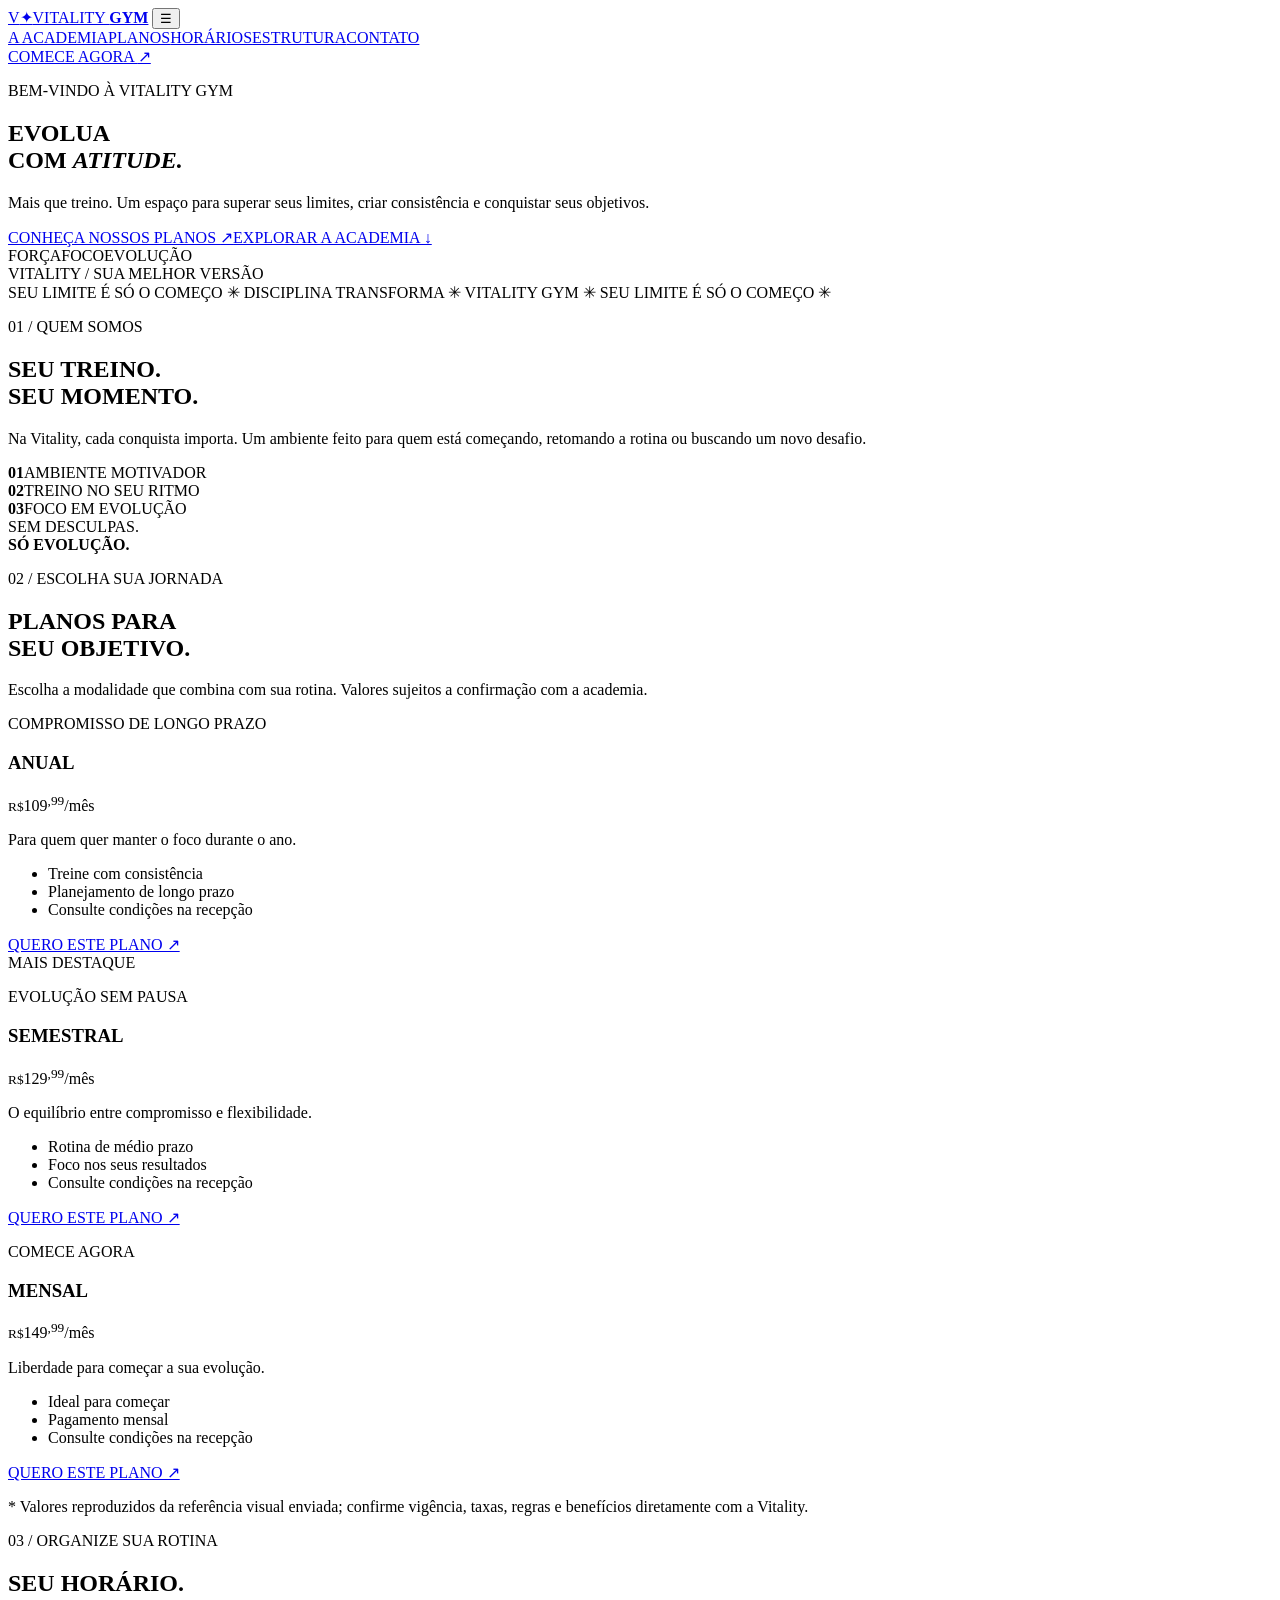
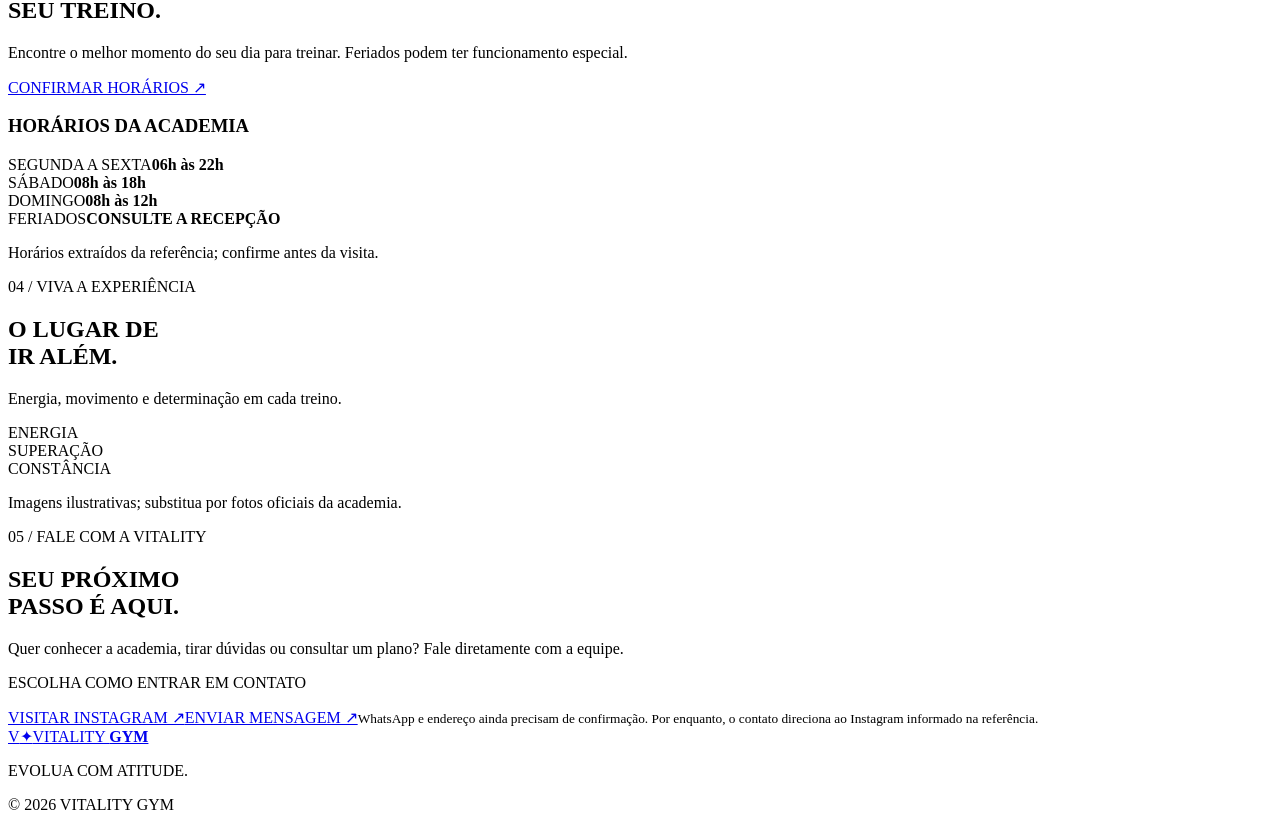
==== index.html @ a7affa98 "Build responsive Vitality Gym landing page with plans hours gallery and contact" ====
<!doctype html>
<html lang="pt-BR">
<head>
<meta charset="utf-8"><meta name="viewport" content="width=device-width,initial-scale=1">
<meta name="theme-color" content="#0b0b0b"><meta name="description" content="Vitality Gym: sua evolução começa aqui. Conheça nossa estrutura, horários e planos.">
<title>Vitality Gym — Evolua com a gente</title>
<link rel="preconnect" href="https://fonts.googleapis.com"><link rel="preconnect" href="https://fonts.gstatic.com" crossorigin>
<link href="https://fonts.googleapis.com/css2?family=Barlow+Condensed:wght@500;600;700;800;900&family=Inter:wght@400;500;600;700&display=swap" rel="stylesheet">
<link rel="stylesheet" href="./styles.css">
</head>
<body>
<header class="header" id="inicio"><a class="brand" href="#inicio" aria-label="Vitality Gym, início"><span class="brand-mark">V<span>✦</span></span><span class="brand-name">VITALITY <b>GYM</b></span></a>
<button class="menu-toggle" type="button" aria-label="Abrir menu" aria-expanded="false">☰</button>
<nav class="nav" aria-label="Menu principal"><a href="#sobre">A ACADEMIA</a><a href="#planos">PLANOS</a><a href="#horarios">HORÁRIOS</a><a href="#estrutura">ESTRUTURA</a><a href="#contato">CONTATO</a></nav>
<a class="header-cta" href="#planos">COMECE AGORA <span>↗</span></a></header>
<main>
<section class="hero"><div class="hero-art" aria-hidden="true"></div><div class="hero-grid"></div><div class="container hero-content">
<p class="eyebrow"><span class="pulse"></span> BEM-VINDO À VITALITY GYM</p>
<h1>EVOLUA<br>COM <em>ATITUDE.</em></h1>
<p class="hero-copy">Mais que treino. Um espaço para superar seus limites, criar consistência e conquistar seus objetivos.</p>
<div class="hero-actions"><a class="btn btn-orange" href="#planos">CONHEÇA NOSSOS PLANOS <span>↗</span></a><a class="btn btn-outline" href="#estrutura">EXPLORAR A ACADEMIA ↓</a></div>
<div class="hero-footer"><span>FORÇA</span><i></i><span>FOCO</span><i></i><span>EVOLUÇÃO</span></div>
</div><div class="hero-vertical">VITALITY / SUA MELHOR VERSÃO</div></section>
<div class="ticker" aria-label="Motivação"><div>SEU LIMITE É SÓ O COMEÇO <span>✳</span> DISCIPLINA TRANSFORMA <span>✳</span> VITALITY GYM <span>✳</span> SEU LIMITE É SÓ O COMEÇO <span>✳</span></div></div>
<section class="section about" id="sobre"><div class="container two-col"><div><p class="kicker">01 / QUEM SOMOS</p><h2>SEU TREINO.<br><span>SEU MOMENTO.</span></h2><p class="body-copy">Na Vitality, cada conquista importa. Um ambiente feito para quem está começando, retomando a rotina ou buscando um novo desafio.</p><div class="features"><div><b>01</b><span>AMBIENTE MOTIVADOR</span></div><div><b>02</b><span>TREINO NO SEU RITMO</span></div><div><b>03</b><span>FOCO EM EVOLUÇÃO</span></div></div></div><div class="about-visual"><div class="about-photo"></div><span class="floating-label">SEM DESCULPAS.<br><b>SÓ EVOLUÇÃO.</b></span></div></div></section>
<section class="section plans" id="planos"><div class="container"><p class="kicker">02 / ESCOLHA SUA JORNADA</p><div class="section-heading"><h2>PLANOS PARA<br><span>SEU OBJETIVO.</span></h2><p>Escolha a modalidade que combina com sua rotina. Valores sujeitos a confirmação com a academia.</p></div>
<div class="plan-grid"><article class="plan"><p class="plan-tag">COMPROMISSO DE LONGO PRAZO</p><h3>ANUAL</h3><p class="price"><small>R$</small>109<sup>,99</sup><span>/mês</span></p><p>Para quem quer manter o foco durante o ano.</p><ul><li>Treine com consistência</li><li>Planejamento de longo prazo</li><li>Consulte condições na recepção</li></ul><a class="btn btn-dark plan-link" href="#contato" data-plan="Anual">QUERO ESTE PLANO ↗</a></article>
<article class="plan featured"><div class="popular">MAIS DESTAQUE</div><p class="plan-tag">EVOLUÇÃO SEM PAUSA</p><h3>SEMESTRAL</h3><p class="price"><small>R$</small>129<sup>,99</sup><span>/mês</span></p><p>O equilíbrio entre compromisso e flexibilidade.</p><ul><li>Rotina de médio prazo</li><li>Foco nos seus resultados</li><li>Consulte condições na recepção</li></ul><a class="btn btn-black plan-link" href="#contato" data-plan="Semestral">QUERO ESTE PLANO ↗</a></article>
<article class="plan"><p class="plan-tag">COMECE AGORA</p><h3>MENSAL</h3><p class="price"><small>R$</small>149<sup>,99</sup><span>/mês</span></p><p>Liberdade para começar a sua evolução.</p><ul><li>Ideal para começar</li><li>Pagamento mensal</li><li>Consulte condições na recepção</li></ul><a class="btn btn-dark plan-link" href="#contato" data-plan="Mensal">QUERO ESTE PLANO ↗</a></article></div><p class="small-note">* Valores reproduzidos da referência visual enviada; confirme vigência, taxas, regras e benefícios diretamente com a Vitality.</p></div></section>
<section class="section schedule" id="horarios"><div class="container schedule-layout"><div><p class="kicker">03 / ORGANIZE SUA ROTINA</p><h2>SEU HORÁRIO.<br><span>SEU TREINO.</span></h2><p class="body-copy">Encontre o melhor momento do seu dia para treinar. Feriados podem ter funcionamento especial.</p><a class="btn btn-orange" href="#contato">CONFIRMAR HORÁRIOS ↗</a></div><div class="hours-card"><h3>HORÁRIOS DA ACADEMIA</h3><div><span>SEGUNDA A SEXTA</span><strong>06h às 22h</strong></div><div><span>SÁBADO</span><strong>08h às 18h</strong></div><div><span>DOMINGO</span><strong>08h às 12h</strong></div><div><span>FERIADOS</span><strong>CONSULTE A RECEPÇÃO</strong></div><p>Horários extraídos da referência; confirme antes da visita.</p></div></div></section>
<section class="section gallery" id="estrutura"><div class="container"><p class="kicker">04 / VIVA A EXPERIÊNCIA</p><div class="section-heading"><h2>O LUGAR DE<br><span>IR ALÉM.</span></h2><p>Energia, movimento e determinação em cada treino.</p></div><div class="gallery-grid"><div class="gallery-photo g1"><span>ENERGIA</span></div><div class="gallery-photo g2"><span>SUPERAÇÃO</span></div><div class="gallery-photo g3"><span>CONSTÂNCIA</span></div></div><p class="small-note">Imagens ilustrativas; substitua por fotos oficiais da academia.</p></div></section>
<section class="contact" id="contato"><div class="container contact-layout"><div><p class="kicker">05 / FALE COM A VITALITY</p><h2>SEU PRÓXIMO<br><span>PASSO É AQUI.</span></h2><p>Quer conhecer a academia, tirar dúvidas ou consultar um plano? Fale diretamente com a equipe.</p></div><div class="contact-card"><p>ESCOLHA COMO ENTRAR EM CONTATO</p><a class="btn btn-orange" id="instagram-link" href="https://www.instagram.com/vitality_gyms/" target="_blank" rel="noopener noreferrer">VISITAR INSTAGRAM ↗</a><a class="btn btn-outline" href="https://www.instagram.com/vitality_gyms/" target="_blank" rel="noopener noreferrer">ENVIAR MENSAGEM ↗</a><small>WhatsApp e endereço ainda precisam de confirmação. Por enquanto, o contato direciona ao Instagram informado na referência.</small></div></div></section>
</main><footer class="footer"><div class="container footer-inner"><a class="brand" href="#inicio"><span class="brand-mark">V<span>✦</span></span><span class="brand-name">VITALITY <b>GYM</b></span></a><p>EVOLUA COM ATITUDE.</p><span>© <span id="year">2026</span> VITALITY GYM</span></div></footer>
<script src="./script.js" defer></script></body></html>
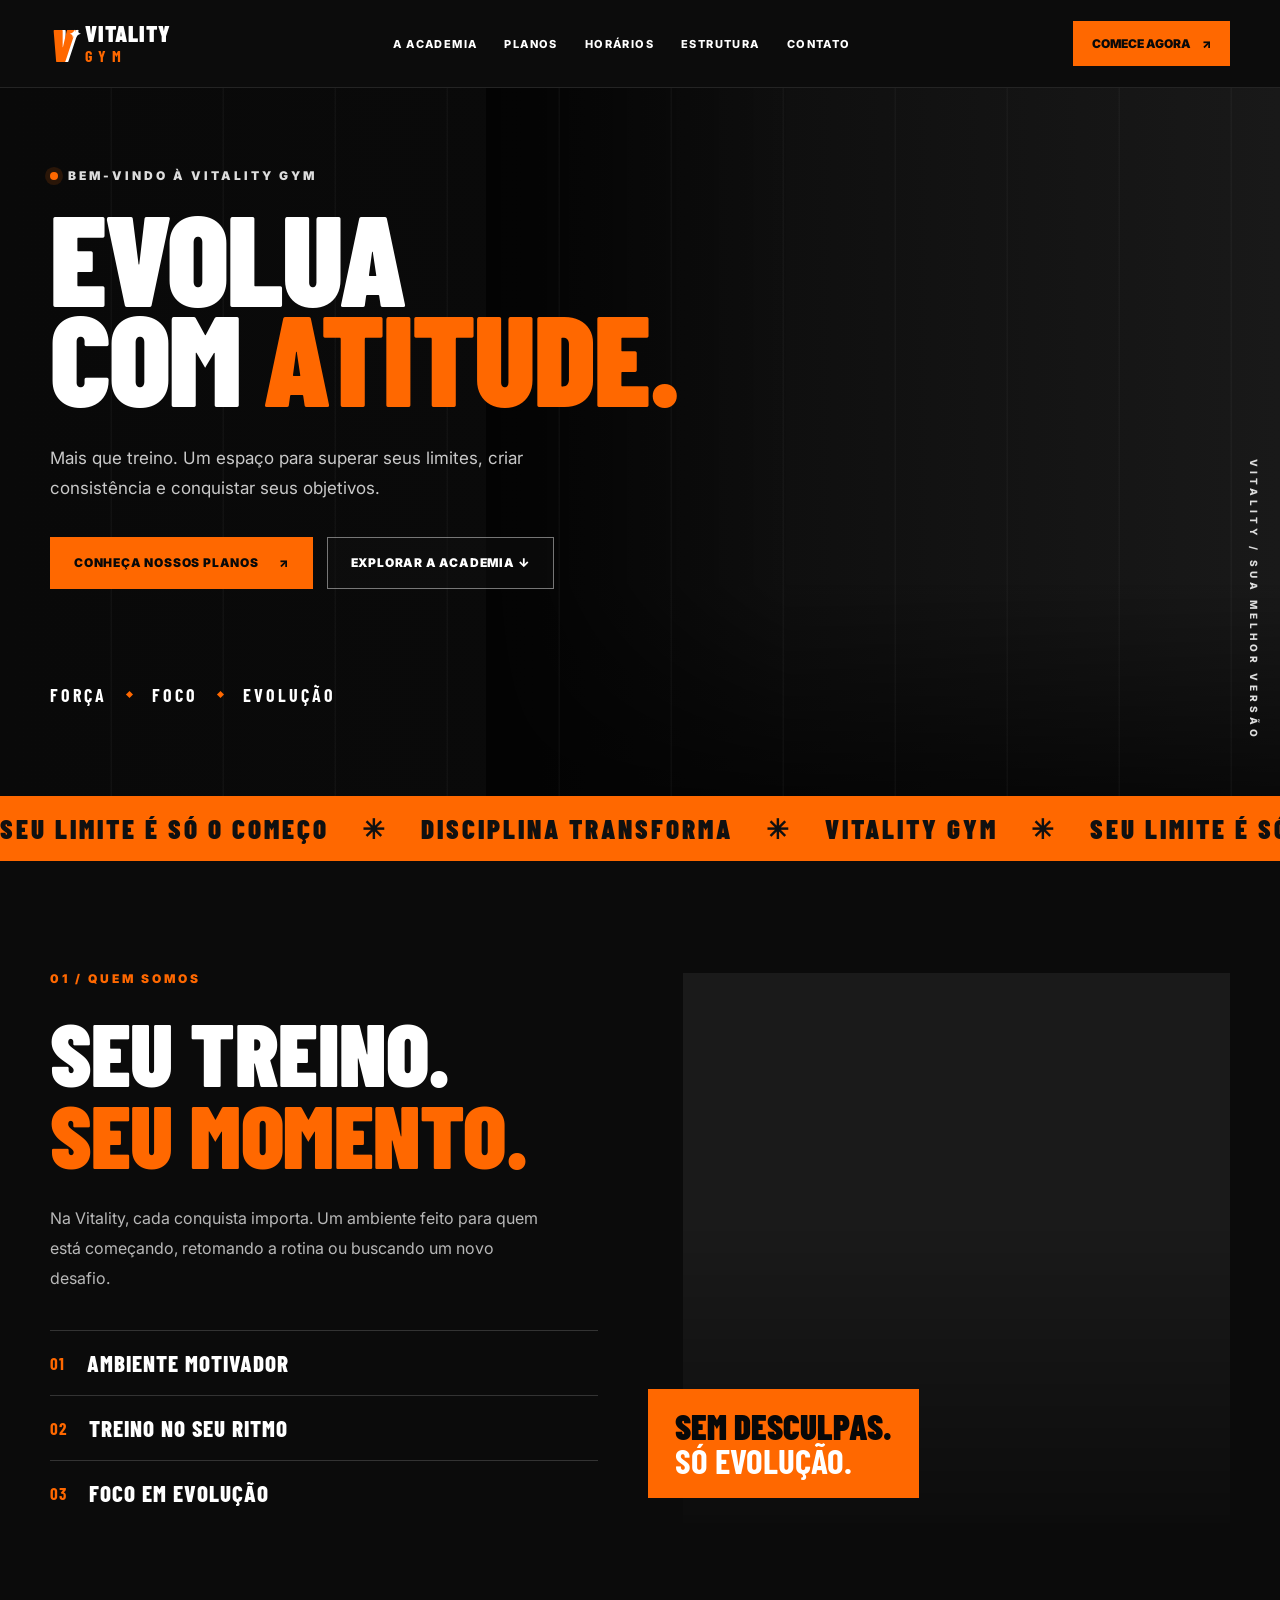
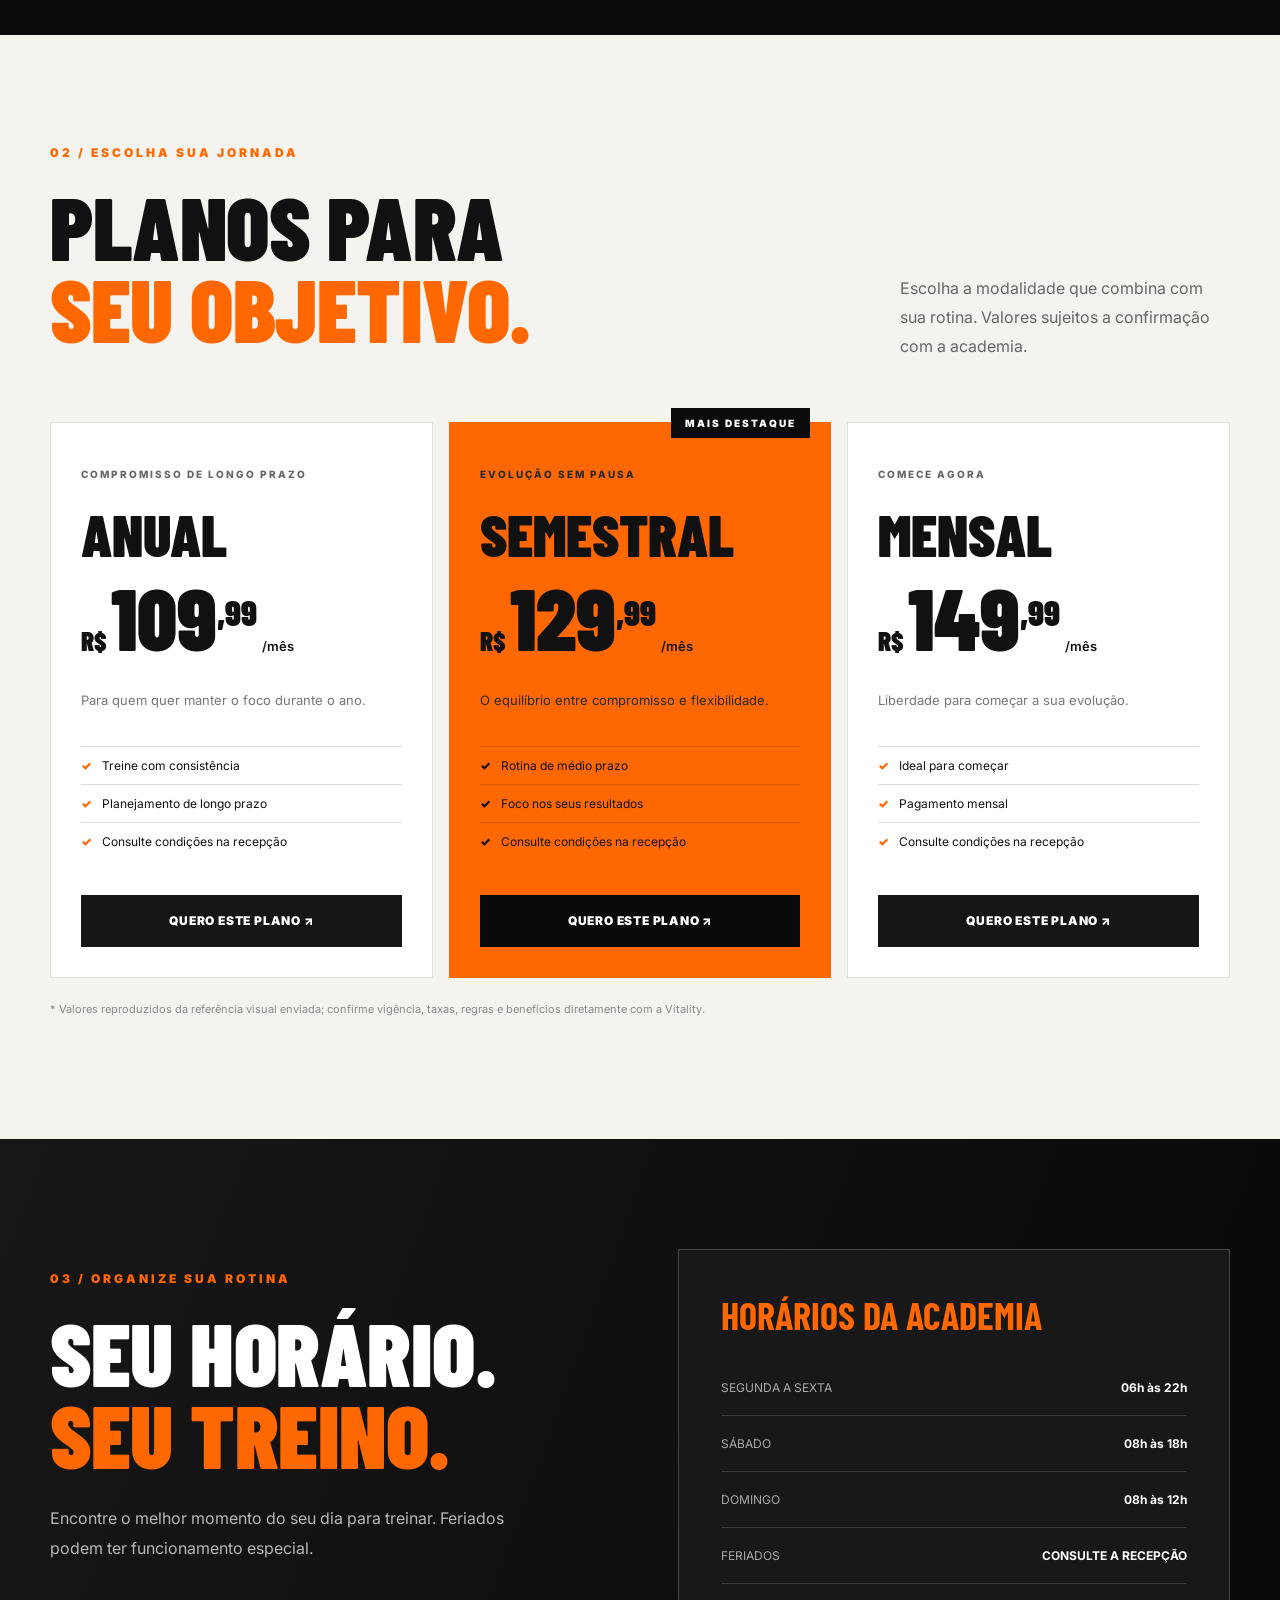
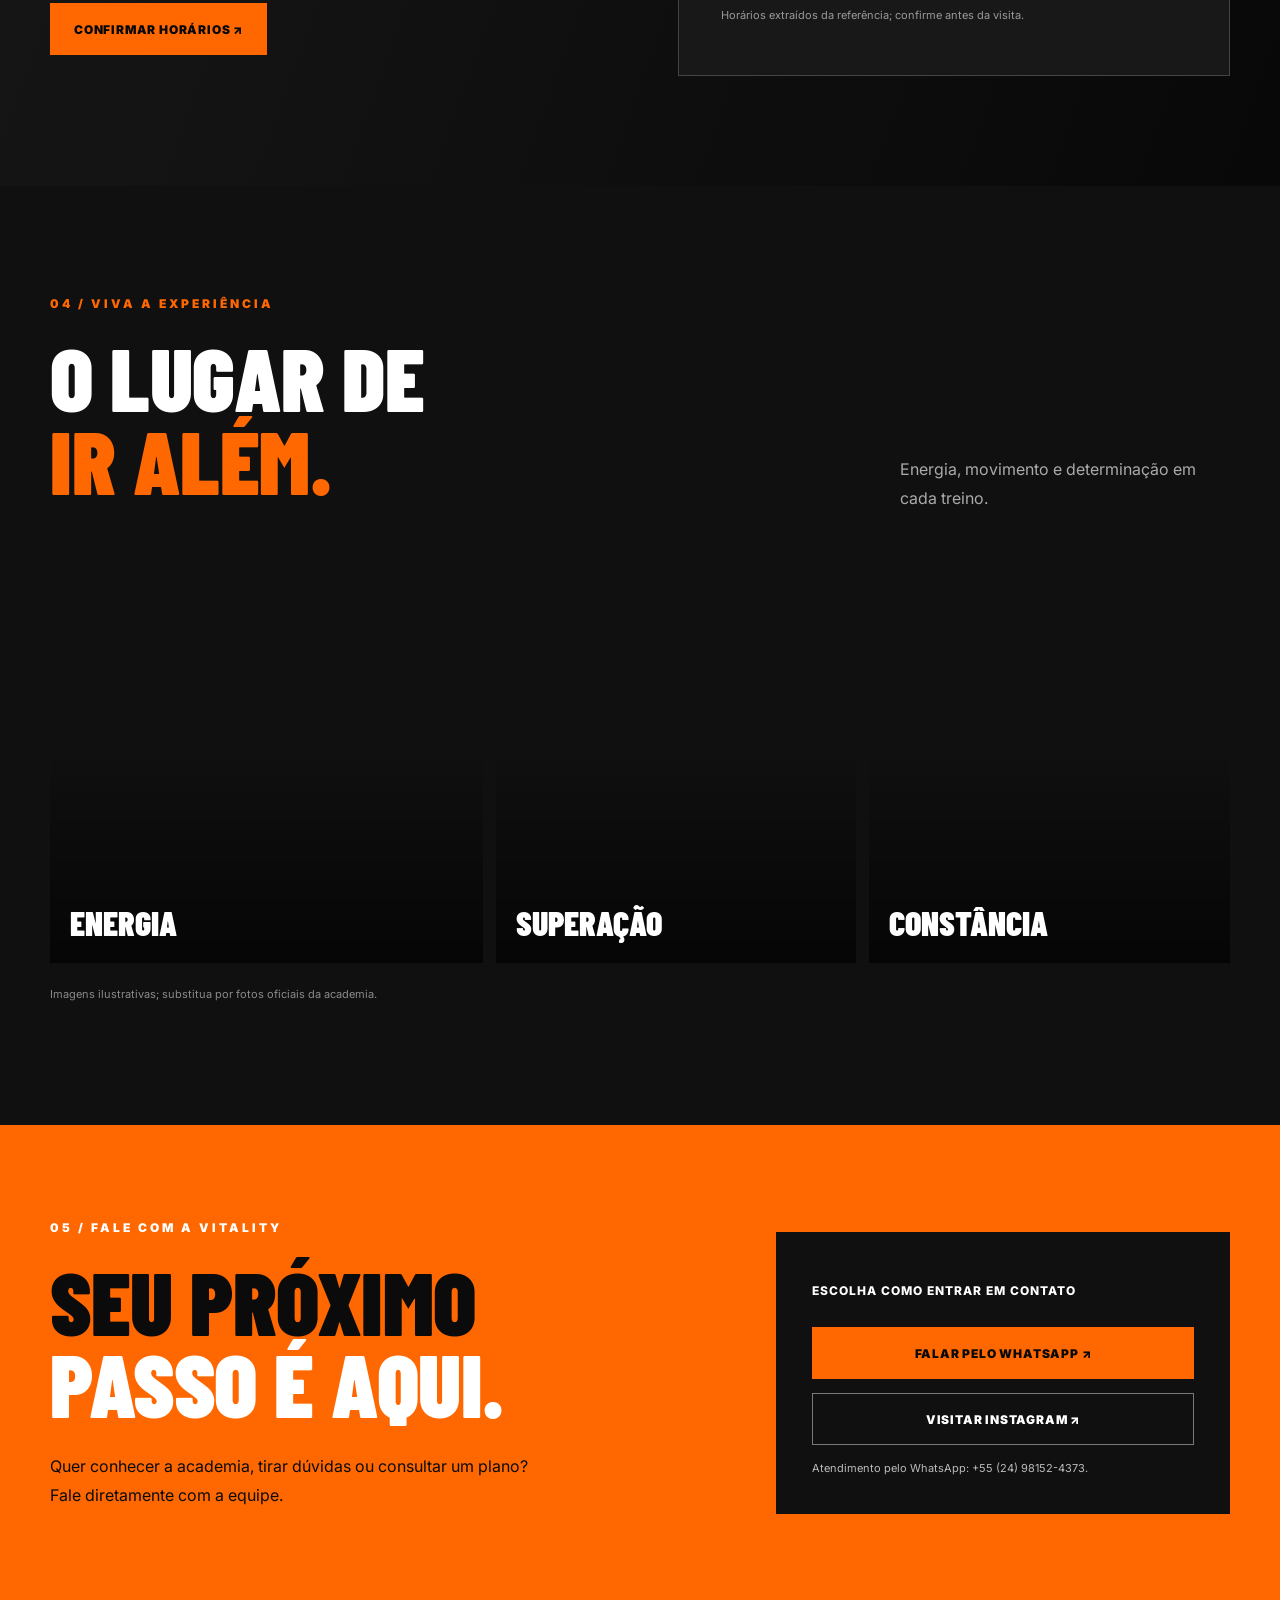
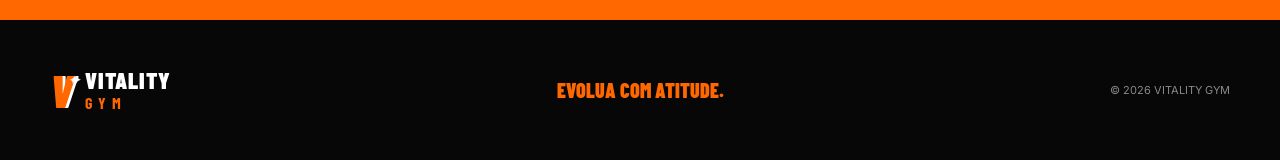
==== commit f7b4a551: "Link Vitality Gym contact and plan inquiries to WhatsApp" ====
--- a/index.html
+++ b/index.html
@@ -29,6 +29,6 @@
 <article class="plan"><p class="plan-tag">COMECE AGORA</p><h3>MENSAL</h3><p class="price"><small>R$</small>149<sup>,99</sup><span>/mês</span></p><p>Liberdade para começar a sua evolução.</p><ul><li>Ideal para começar</li><li>Pagamento mensal</li><li>Consulte condições na recepção</li></ul><a class="btn btn-dark plan-link" href="#contato" data-plan="Mensal">QUERO ESTE PLANO ↗</a></article></div><p class="small-note">* Valores reproduzidos da referência visual enviada; confirme vigência, taxas, regras e benefícios diretamente com a Vitality.</p></div></section>
 <section class="section schedule" id="horarios"><div class="container schedule-layout"><div><p class="kicker">03 / ORGANIZE SUA ROTINA</p><h2>SEU HORÁRIO.<br><span>SEU TREINO.</span></h2><p class="body-copy">Encontre o melhor momento do seu dia para treinar. Feriados podem ter funcionamento especial.</p><a class="btn btn-orange" href="#contato">CONFIRMAR HORÁRIOS ↗</a></div><div class="hours-card"><h3>HORÁRIOS DA ACADEMIA</h3><div><span>SEGUNDA A SEXTA</span><strong>06h às 22h</strong></div><div><span>SÁBADO</span><strong>08h às 18h</strong></div><div><span>DOMINGO</span><strong>08h às 12h</strong></div><div><span>FERIADOS</span><strong>CONSULTE A RECEPÇÃO</strong></div><p>Horários extraídos da referência; confirme antes da visita.</p></div></div></section>
 <section class="section gallery" id="estrutura"><div class="container"><p class="kicker">04 / VIVA A EXPERIÊNCIA</p><div class="section-heading"><h2>O LUGAR DE<br><span>IR ALÉM.</span></h2><p>Energia, movimento e determinação em cada treino.</p></div><div class="gallery-grid"><div class="gallery-photo g1"><span>ENERGIA</span></div><div class="gallery-photo g2"><span>SUPERAÇÃO</span></div><div class="gallery-photo g3"><span>CONSTÂNCIA</span></div></div><p class="small-note">Imagens ilustrativas; substitua por fotos oficiais da academia.</p></div></section>
-<section class="contact" id="contato"><div class="container contact-layout"><div><p class="kicker">05 / FALE COM A VITALITY</p><h2>SEU PRÓXIMO<br><span>PASSO É AQUI.</span></h2><p>Quer conhecer a academia, tirar dúvidas ou consultar um plano? Fale diretamente com a equipe.</p></div><div class="contact-card"><p>ESCOLHA COMO ENTRAR EM CONTATO</p><a class="btn btn-orange" id="instagram-link" href="https://www.instagram.com/vitality_gyms/" target="_blank" rel="noopener noreferrer">VISITAR INSTAGRAM ↗</a><a class="btn btn-outline" href="https://www.instagram.com/vitality_gyms/" target="_blank" rel="noopener noreferrer">ENVIAR MENSAGEM ↗</a><small>WhatsApp e endereço ainda precisam de confirmação. Por enquanto, o contato direciona ao Instagram informado na referência.</small></div></div></section>
+<section class="contact" id="contato"><div class="container contact-layout"><div><p class="kicker">05 / FALE COM A VITALITY</p><h2>SEU PRÓXIMO<br><span>PASSO É AQUI.</span></h2><p>Quer conhecer a academia, tirar dúvidas ou consultar um plano? Fale diretamente com a equipe.</p></div><div class="contact-card"><p>ESCOLHA COMO ENTRAR EM CONTATO</p><a class="btn btn-orange" href="https://wa.me/5524981524373?text=Ol%C3%A1%21%20Gostaria%20de%20saber%20mais%20sobre%20a%20Vitality%20Gym." target="_blank" rel="noopener noreferrer">FALAR PELO WHATSAPP ↗</a><a class="btn btn-outline" href="https://www.instagram.com/vitality_gyms/" target="_blank" rel="noopener noreferrer">VISITAR INSTAGRAM ↗</a><small>Atendimento pelo WhatsApp: +55 (24) 98152-4373.</small></div></div></section>
 </main><footer class="footer"><div class="container footer-inner"><a class="brand" href="#inicio"><span class="brand-mark">V<span>✦</span></span><span class="brand-name">VITALITY <b>GYM</b></span></a><p>EVOLUA COM ATITUDE.</p><span>© <span id="year">2026</span> VITALITY GYM</span></div></footer>
 <script src="./script.js" defer></script></body></html>
--- a/styles.css
+++ b/styles.css
@@ -0,0 +1,2 @@
+:root{--orange:#ff6800;--orange2:#ff8b00;--black:#0b0b0b;--panel:#161616;--cream:#f5f3ef;--muted:#a6a6a6}*{box-sizing:border-box}html{scroll-behavior:smooth}body{margin:0;background:var(--black);color:#fff;font-family:Inter,Arial,sans-serif}a{color:inherit;text-decoration:none}button{font:inherit}.container{width:min(1180px,calc(100% - 44px));margin:auto}.header{height:88px;display:flex;align-items:center;justify-content:space-between;gap:28px;padding:0 max(22px,calc((100vw - 1180px)/2));background:#0c0c0c;position:relative;z-index:5;border-bottom:1px solid #242424}.brand{display:flex;align-items:center;gap:12px;flex-shrink:0}.brand-mark{font-family:'Barlow Condensed',sans-serif;font-size:46px;line-height:1;font-weight:900;font-style:italic;color:var(--orange);position:relative;text-shadow:3px 0 #fff}.brand-mark span{font-size:11px;color:#fff;position:absolute;top:7px;right:-4px}.brand-name{font-family:'Barlow Condensed',sans-serif;font-weight:900;font-size:23px;line-height:.85;letter-spacing:1px;display:flex;flex-direction:column}.brand-name b{color:var(--orange);letter-spacing:6px;font-size:16px;margin-top:6px}.nav{display:flex;gap:27px;align-items:center}.nav a{font-size:11px;font-weight:800;letter-spacing:1.4px;transition:color .2s}.nav a:hover{color:var(--orange)}.header-cta{background:var(--orange);color:#090909;padding:15px 19px;font-size:12px;font-weight:900;white-space:nowrap}.header-cta span{margin-left:9px}.menu-toggle{display:none;background:none;color:white;border:0;font-size:27px}.hero{min-height:665px;position:relative;overflow:hidden;display:flex;align-items:center;background:linear-gradient(90deg,#090909 0%,#0a0a0a 42%,#191919 100%)}.hero-art{position:absolute;inset:0 0 0 38%;background:linear-gradient(90deg,#090909 0%,transparent 38%),linear-gradient(0deg,#090909 0%,transparent 30%),url('https://images.unsplash.com/photo-1534438327276-14e5300c3a48?w=1600&q=85') center/cover;filter:grayscale(1) contrast(1.1);opacity:.63}.hero-grid{position:absolute;inset:0;background:repeating-linear-gradient(90deg,transparent 0 110px,#ffffff08 111px 112px);pointer-events:none}.hero-content{position:relative;z-index:1;padding:80px 0 90px}.eyebrow,.kicker{font-size:12px;font-weight:900;letter-spacing:3px;color:var(--orange);margin:0 0 24px}.eyebrow{color:#ddd;display:flex;align-items:center;gap:10px}.pulse{width:8px;height:8px;border-radius:50%;background:var(--orange);box-shadow:0 0 0 5px #ff680022}.hero h1,h2,h3{font-family:'Barlow Condensed',Impact,sans-serif}.hero h1{font-size:clamp(82px,10vw,158px);line-height:.78;letter-spacing:-2px;margin:0 0 36px;font-weight:900}.hero h1 em{font-style:normal;color:var(--orange)}.hero-copy{font-size:17px;color:#c9c9c9;max-width:520px;line-height:1.8}.hero-actions{display:flex;gap:14px;flex-wrap:wrap;margin-top:33px}.btn{display:inline-flex;align-items:center;justify-content:center;gap:20px;min-height:52px;padding:15px 23px;font-size:12px;font-weight:900;letter-spacing:.8px;transition:transform .2s,background .2s;cursor:pointer;border:1px solid transparent;text-align:center}.btn:hover{transform:translateY(-3px)}.btn-orange{background:var(--orange);color:#090909}.btn-orange:hover{background:#ff8a23}.btn-outline{border-color:#ffffff70;background:#11111170;color:#fff}.btn-dark{background:#161616;color:#fff}.btn-black{background:#0a0a0a;color:#fff}.hero-footer{display:flex;gap:20px;align-items:center;margin-top:95px;font-family:'Barlow Condensed',sans-serif;letter-spacing:3px;font-weight:700;font-size:18px}.hero-footer i{width:5px;height:5px;background:var(--orange);transform:rotate(45deg)}.hero-vertical{position:absolute;right:20px;bottom:55px;writing-mode:vertical-rl;font-size:10px;font-weight:800;letter-spacing:4px;color:#ddd}.ticker{background:var(--orange);color:#101010;overflow:hidden;white-space:nowrap;padding:16px 0;font-family:'Barlow Condensed',sans-serif;font-size:27px;font-weight:900;letter-spacing:3px}.ticker div{width:max-content;animation:marquee 32s linear infinite}.ticker span{padding:0 25px}@keyframes marquee{to{transform:translateX(-45%)}}.section{padding:110px 0}.two-col{display:grid;grid-template-columns:1fr 1fr;align-items:center;gap:85px}h2{font-size:clamp(56px,7vw,94px);font-weight:900;line-height:.92;margin:0 0 28px;letter-spacing:-.5px}h2 span{color:var(--orange)}.body-copy{color:#b8b8b8;line-height:1.9;max-width:500px;font-size:16px}.features{margin-top:36px}.features div{display:flex;align-items:center;gap:22px;border-top:1px solid #333;padding:18px 0;font-family:'Barlow Condensed',sans-serif;font-size:23px;font-weight:800;letter-spacing:1px}.features b{color:var(--orange);font-size:17px}.about-visual{height:550px;position:relative;background:#1a1a1a}.about-photo{height:100%;background:linear-gradient(0deg,#0008,transparent 55%),url('https://images.unsplash.com/photo-1517836357463-d25dfeac3438?w=900&q=85') center/cover;filter:grayscale(.55)}.floating-label{position:absolute;bottom:25px;left:-35px;background:var(--orange);color:#080808;padding:21px 27px;font:900 35px/.95 'Barlow Condensed',sans-serif}.floating-label b{color:#fff}.plans{background:var(--cream);color:#111}.section-heading{display:flex;justify-content:space-between;align-items:end;gap:35px;margin-bottom:45px}.section-heading p{max-width:330px;color:#666;line-height:1.8}.plan-grid{display:grid;grid-template-columns:repeat(3,1fr);gap:16px}.plan{padding:35px 30px 30px;background:#fff;border:1px solid #e4e1db;display:flex;flex-direction:column;min-height:470px;position:relative}.plan.featured{background:var(--orange);border-color:var(--orange)}.popular{position:absolute;top:-15px;right:20px;background:#0b0b0b;color:white;padding:9px 14px;font-size:10px;letter-spacing:2px;font-weight:900}.plan-tag{font-size:10px;letter-spacing:2px;font-weight:800;color:#666}.featured .plan-tag{color:#292929}.plan h3{font-size:59px;margin:14px 0 0;line-height:1;font-weight:900}.price{display:flex;align-items:baseline;font-family:'Barlow Condensed',sans-serif;font-size:87px;font-weight:900;margin:10px 0 16px;line-height:1}.price small{font-size:27px;margin-right:4px}.price sup{font-size:35px;top:-.7em;position:relative}.price span{font-family:Inter,sans-serif;font-size:13px;font-weight:600;margin-left:5px}.plan>p:not(.price):not(.plan-tag){font-size:13px;line-height:1.7;color:#777}.featured>p:not(.price):not(.plan-tag){color:#292929}.plan ul{list-style:none;padding:0;margin:22px 0 35px;flex:1}.plan li{font-size:12px;padding:11px 0;border-top:1px solid #0002}.plan li:before{content:'✓';font-weight:900;margin-right:10px;color:var(--orange)}.featured li:before{color:#111}.plan-link{width:100%}.small-note{font-size:11px;color:#8a8a8a;line-height:1.7;margin-top:22px}.schedule{background:linear-gradient(110deg,#171717,#080808)}.schedule-layout{display:grid;grid-template-columns:1fr 1fr;gap:75px;align-items:center}.schedule .btn{margin-top:24px}.hours-card{border:1px solid #444;background:#181818;padding:42px}.hours-card h3{font-size:38px;margin:0 0 22px;color:var(--orange)}.hours-card>div{display:flex;justify-content:space-between;gap:12px;padding:20px 0;border-bottom:1px solid #383838;font-size:12px}.hours-card strong{color:#fff;text-align:right}.hours-card>div span{color:#aaa}.hours-card p{color:#999;font-size:11px;margin-top:24px}.gallery{background:#101010}.gallery .section-heading p{color:#aaa}.gallery-grid{display:grid;grid-template-columns:1.2fr 1fr 1fr;gap:13px}.gallery-photo{height:390px;position:relative;overflow:hidden;filter:grayscale(.3)}.gallery-photo:before{content:'';position:absolute;inset:0;background:linear-gradient(0deg,#000a,transparent 55%)}.gallery-photo span{position:absolute;bottom:20px;left:20px;font:900 34px 'Barlow Condensed',sans-serif}.g1{background:url('https://images.unsplash.com/photo-1534438327276-14e5300c3a48?w=700&q=85') center/cover}.g2{background:url('https://images.unsplash.com/photo-1571019613454-1cb2f99b2d8b?w=700&q=85') center/cover}.g3{background:url('https://images.unsplash.com/photo-1517836357463-d25dfeac3438?w=700&q=85') center/cover}.contact{background:var(--orange);color:#0b0b0b;padding:95px 0}.contact .kicker,.contact h2 span{color:#fff}.contact-layout{display:grid;grid-template-columns:1.4fr 1fr;gap:90px;align-items:center}.contact p:not(.kicker){max-width:500px;line-height:1.8}.contact-card{padding:36px;background:#101010;color:#fff;display:flex;flex-direction:column;gap:14px}.contact-card p{font-size:12px;font-weight:800;letter-spacing:1px}.contact-card .btn{width:100%}.contact-card small{font-size:11px;line-height:1.7;color:#bbb}.footer{padding:38px 0;background:#070707}.footer-inner{display:flex;align-items:center;justify-content:space-between;gap:25px}.footer p{font:900 20px 'Barlow Condensed',sans-serif;color:var(--orange)}.footer-inner>span{font-size:11px;color:#888}
+@media(max-width:1000px){.nav{gap:14px}.nav a{font-size:10px}.header-cta{display:none}.two-col{gap:35px}.plan{padding:27px 20px}.price{font-size:68px}.price sup{font-size:28px}.plan h3{font-size:50px}}@media(max-width:760px){.header{height:75px}.menu-toggle{display:block;margin-left:auto}.nav{display:none;position:absolute;left:0;right:0;top:75px;background:#101010;padding:20px 22px;flex-direction:column;align-items:stretch;border-bottom:1px solid #333}.nav.open{display:flex}.nav a{font-size:13px;padding:12px 0}.hero{min-height:670px}.hero-art{inset:0;opacity:.37;background:linear-gradient(0deg,#090909 0%,transparent 65%),linear-gradient(90deg,#090909aa,transparent),url('https://images.unsplash.com/photo-1534438327276-14e5300c3a48?w=1000&q=85') center/cover}.hero h1{font-size:clamp(69px,15vw,108px)}.hero-footer{margin-top:65px}.hero-vertical{display:none}.section{padding:75px 0}.two-col,.schedule-layout,.contact-layout{grid-template-columns:1fr;gap:45px}.about-visual{height:380px;margin-left:20px}.floating-label{left:-20px}.section-heading{display:block}.plan-grid{grid-template-columns:1fr;gap:24px}.plan{min-height:0}.price{font-size:84px}.gallery-grid{grid-template-columns:1fr 1fr}.gallery-photo{height:260px}.gallery-photo:first-child{grid-column:1/-1;height:310px}.contact{padding:70px 0}.footer-inner{flex-wrap:wrap}.hours-card{padding:25px}}@media(max-width:410px){.hero h1{font-size:64px}.hero-actions .btn{width:100%}.hero-footer{gap:12px;font-size:15px}.gallery-grid{grid-template-columns:1fr}.gallery-photo,.gallery-photo:first-child{grid-column:auto;height:270px}.footer-inner{flex-direction:column;align-items:flex-start}}@media(prefers-reduced-motion:reduce){html{scroll-behavior:auto}.ticker div{animation:none}.btn{transition:none}}
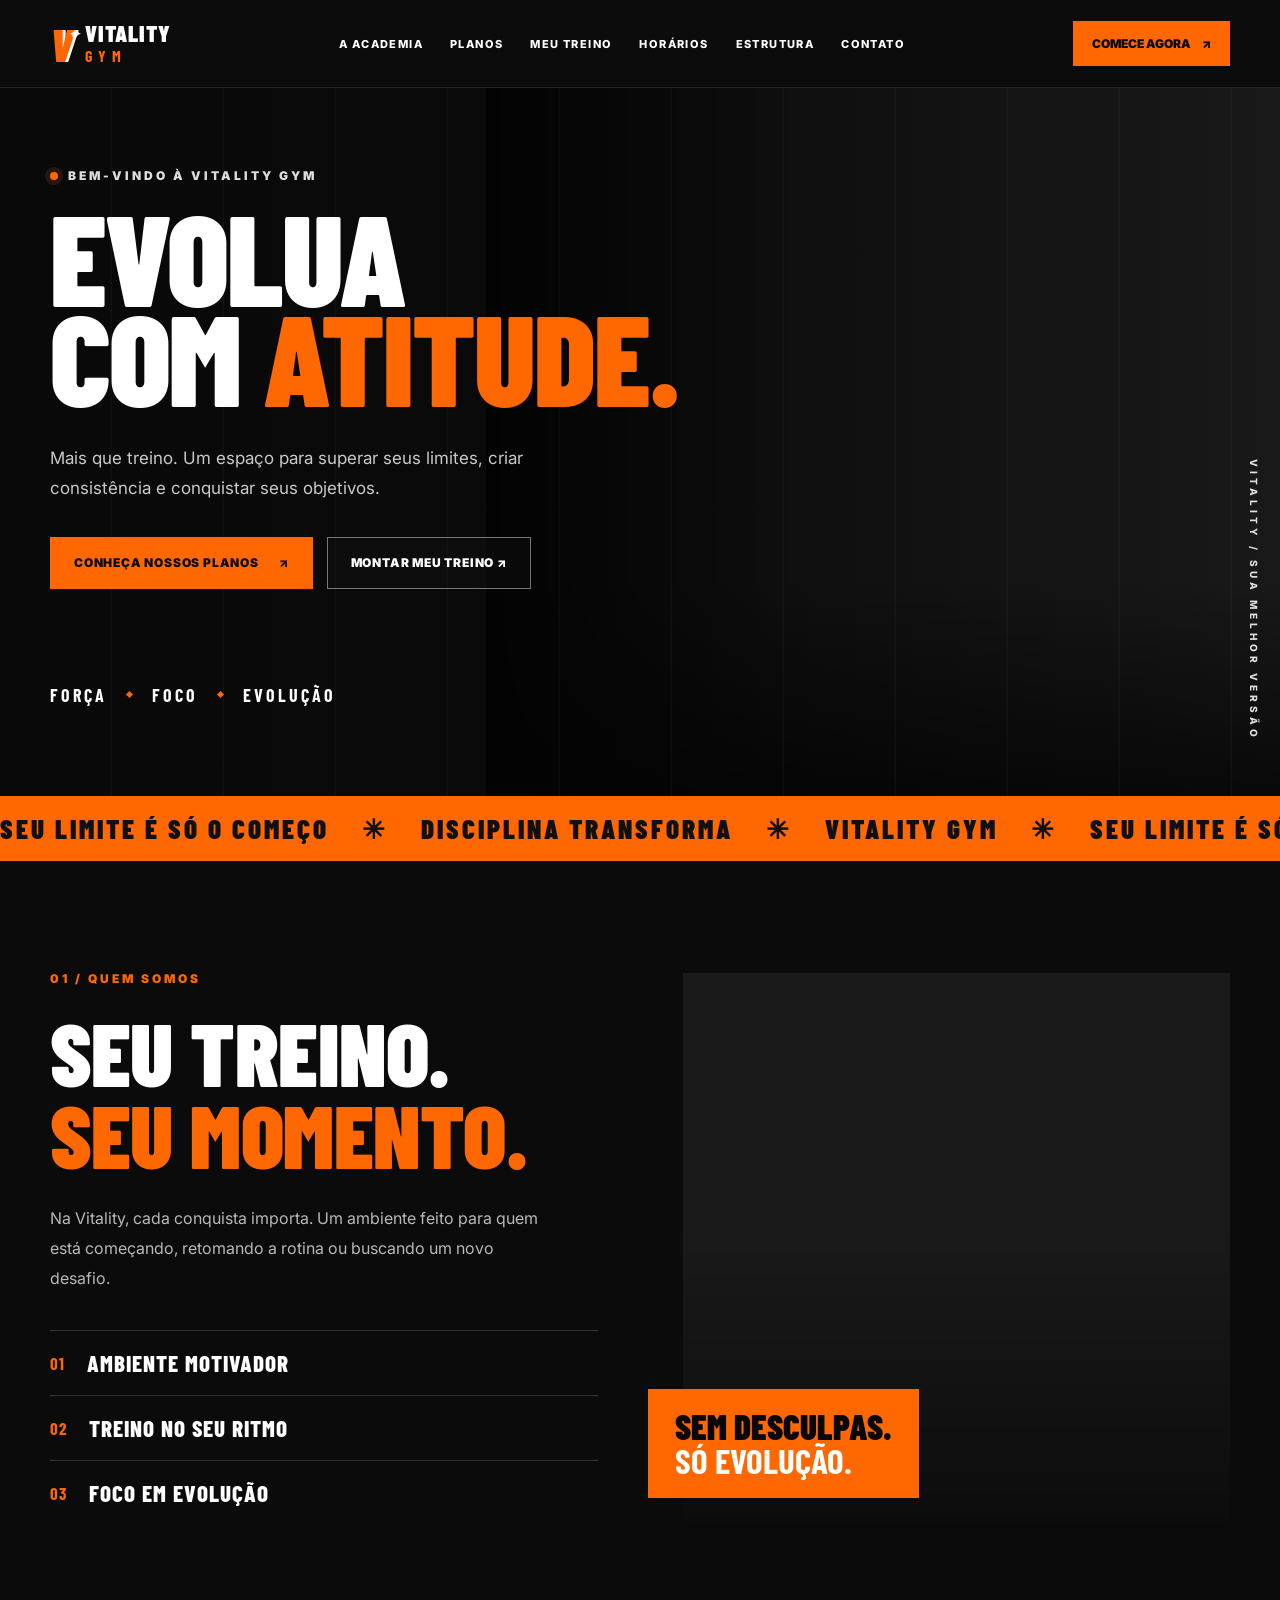
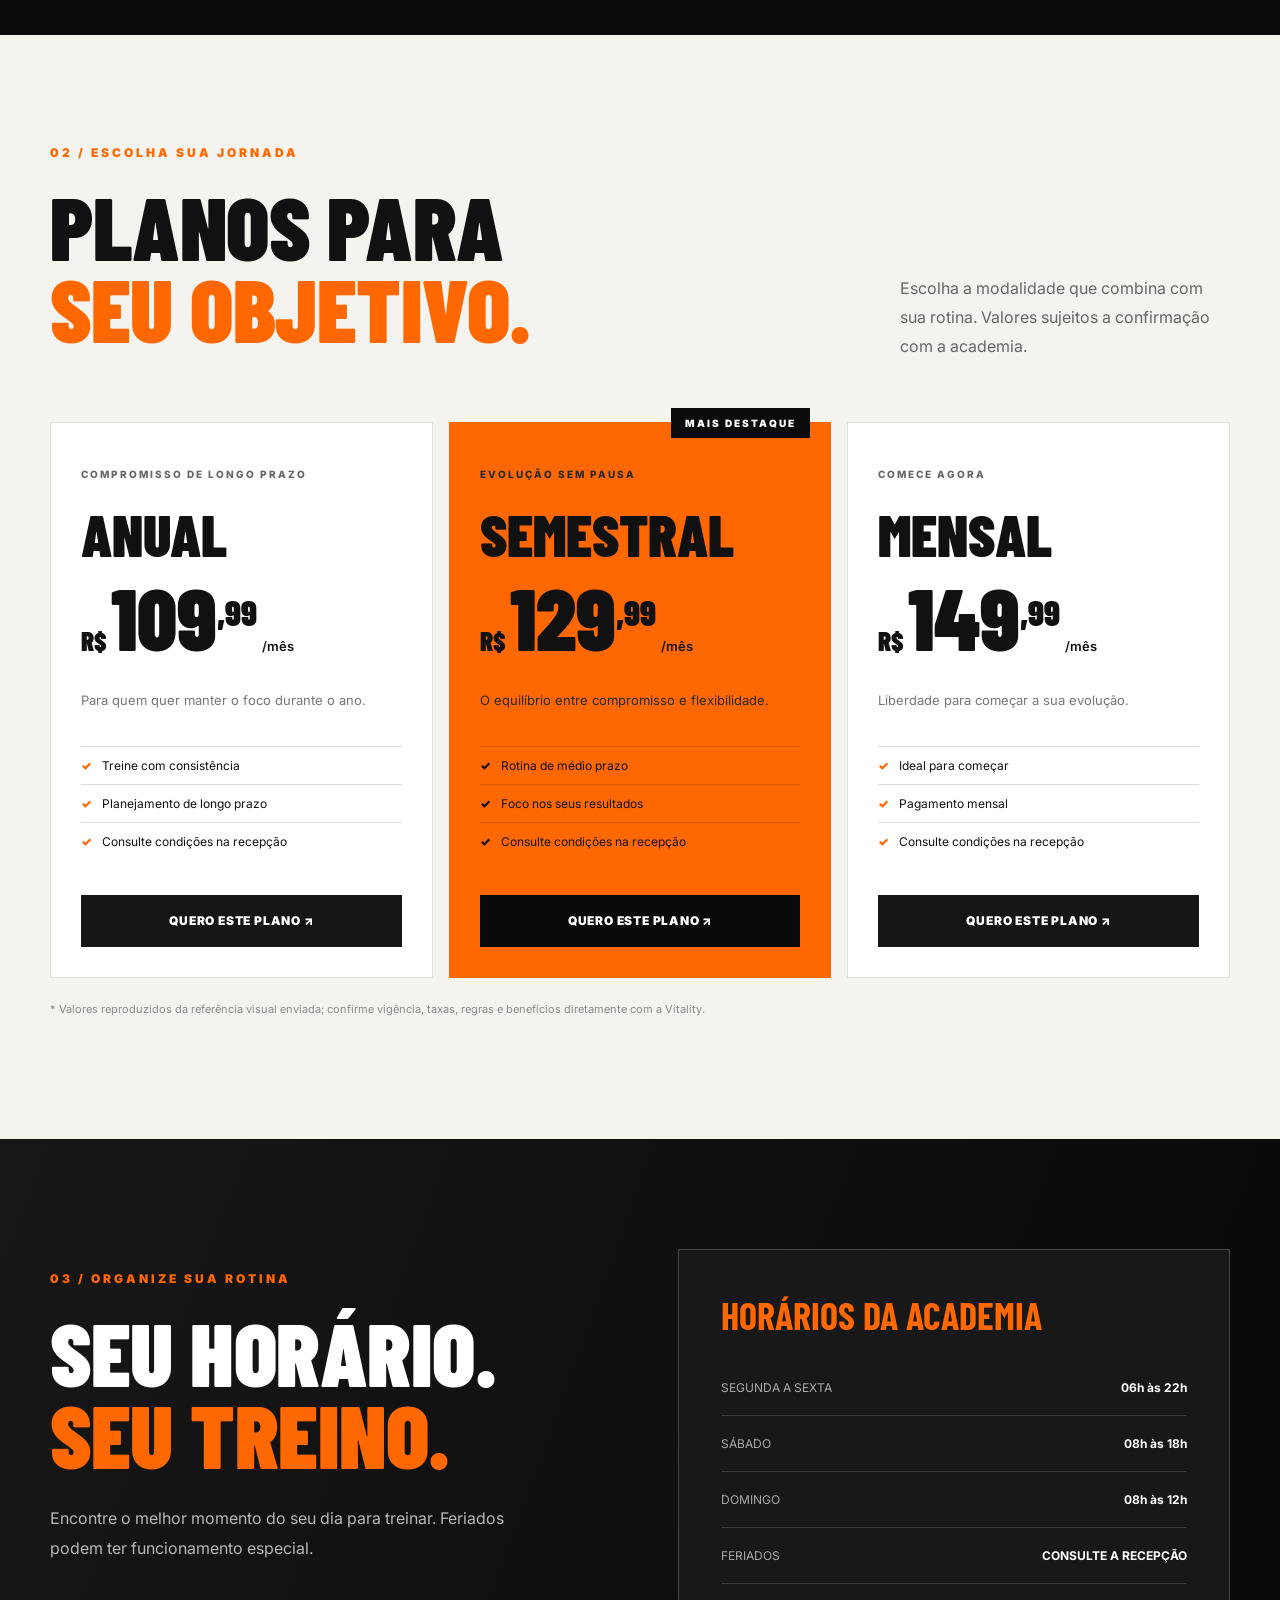
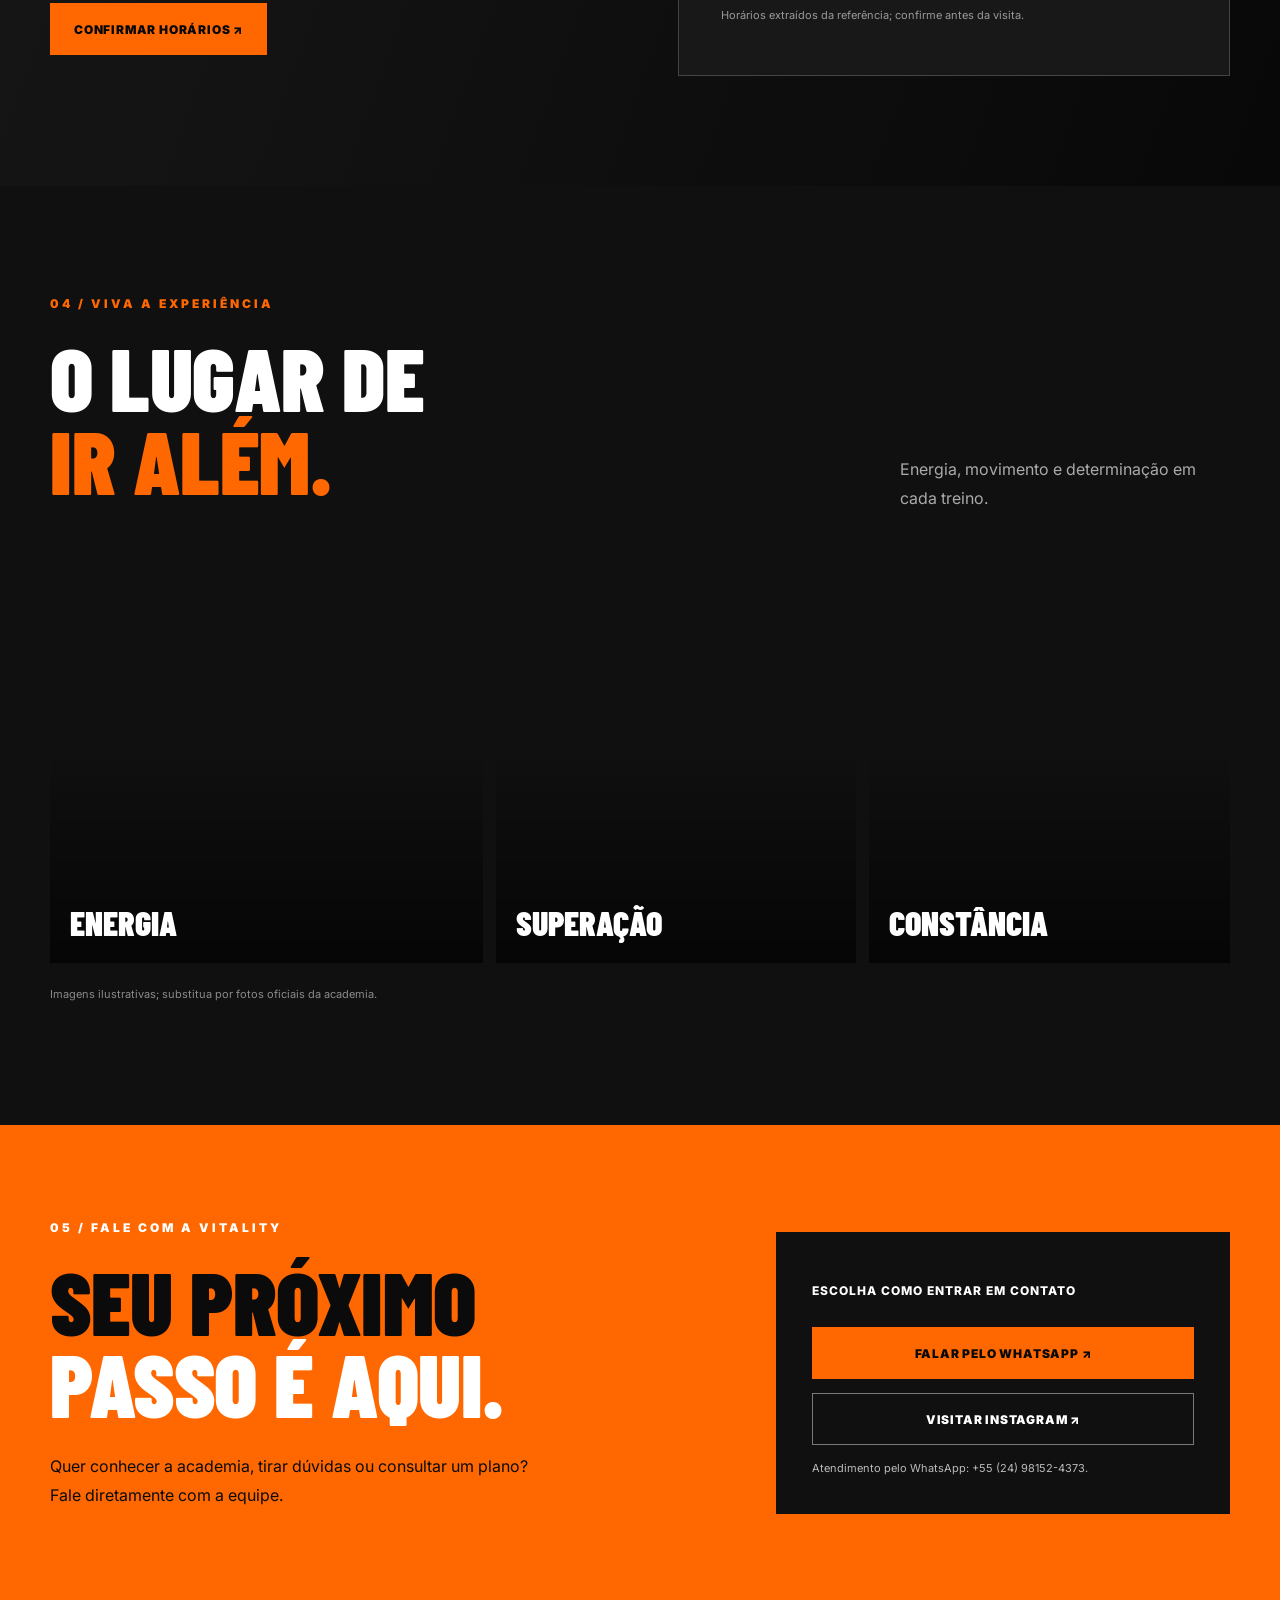
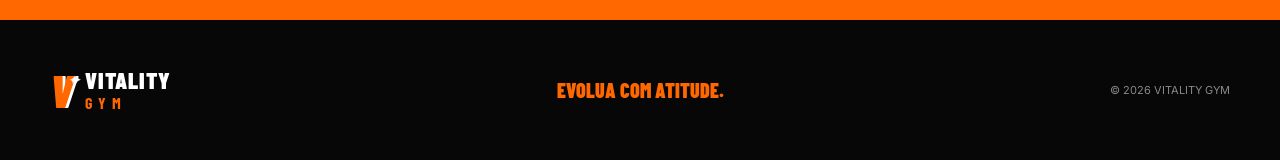
==== commit d4af9019: "Link free workout assistant from main Vitality Gym site" ====
--- a/index.html
+++ b/index.html
@@ -11,14 +11,14 @@
 <body>
 <header class="header" id="inicio"><a class="brand" href="#inicio" aria-label="Vitality Gym, início"><span class="brand-mark">V<span>✦</span></span><span class="brand-name">VITALITY <b>GYM</b></span></a>
 <button class="menu-toggle" type="button" aria-label="Abrir menu" aria-expanded="false">☰</button>
-<nav class="nav" aria-label="Menu principal"><a href="#sobre">A ACADEMIA</a><a href="#planos">PLANOS</a><a href="#horarios">HORÁRIOS</a><a href="#estrutura">ESTRUTURA</a><a href="#contato">CONTATO</a></nav>
+<nav class="nav" aria-label="Menu principal"><a href="#sobre">A ACADEMIA</a><a href="#planos">PLANOS</a><a href="./treino.html">MEU TREINO</a><a href="#horarios">HORÁRIOS</a><a href="#estrutura">ESTRUTURA</a><a href="#contato">CONTATO</a></nav>
 <a class="header-cta" href="#planos">COMECE AGORA <span>↗</span></a></header>
 <main>
 <section class="hero"><div class="hero-art" aria-hidden="true"></div><div class="hero-grid"></div><div class="container hero-content">
 <p class="eyebrow"><span class="pulse"></span> BEM-VINDO À VITALITY GYM</p>
 <h1>EVOLUA<br>COM <em>ATITUDE.</em></h1>
 <p class="hero-copy">Mais que treino. Um espaço para superar seus limites, criar consistência e conquistar seus objetivos.</p>
-<div class="hero-actions"><a class="btn btn-orange" href="#planos">CONHEÇA NOSSOS PLANOS <span>↗</span></a><a class="btn btn-outline" href="#estrutura">EXPLORAR A ACADEMIA ↓</a></div>
+<div class="hero-actions"><a class="btn btn-orange" href="#planos">CONHEÇA NOSSOS PLANOS <span>↗</span></a><a class="btn btn-outline" href="./treino.html">MONTAR MEU TREINO ↗</a></div>
 <div class="hero-footer"><span>FORÇA</span><i></i><span>FOCO</span><i></i><span>EVOLUÇÃO</span></div>
 </div><div class="hero-vertical">VITALITY / SUA MELHOR VERSÃO</div></section>
 <div class="ticker" aria-label="Motivação"><div>SEU LIMITE É SÓ O COMEÇO <span>✳</span> DISCIPLINA TRANSFORMA <span>✳</span> VITALITY GYM <span>✳</span> SEU LIMITE É SÓ O COMEÇO <span>✳</span></div></div>
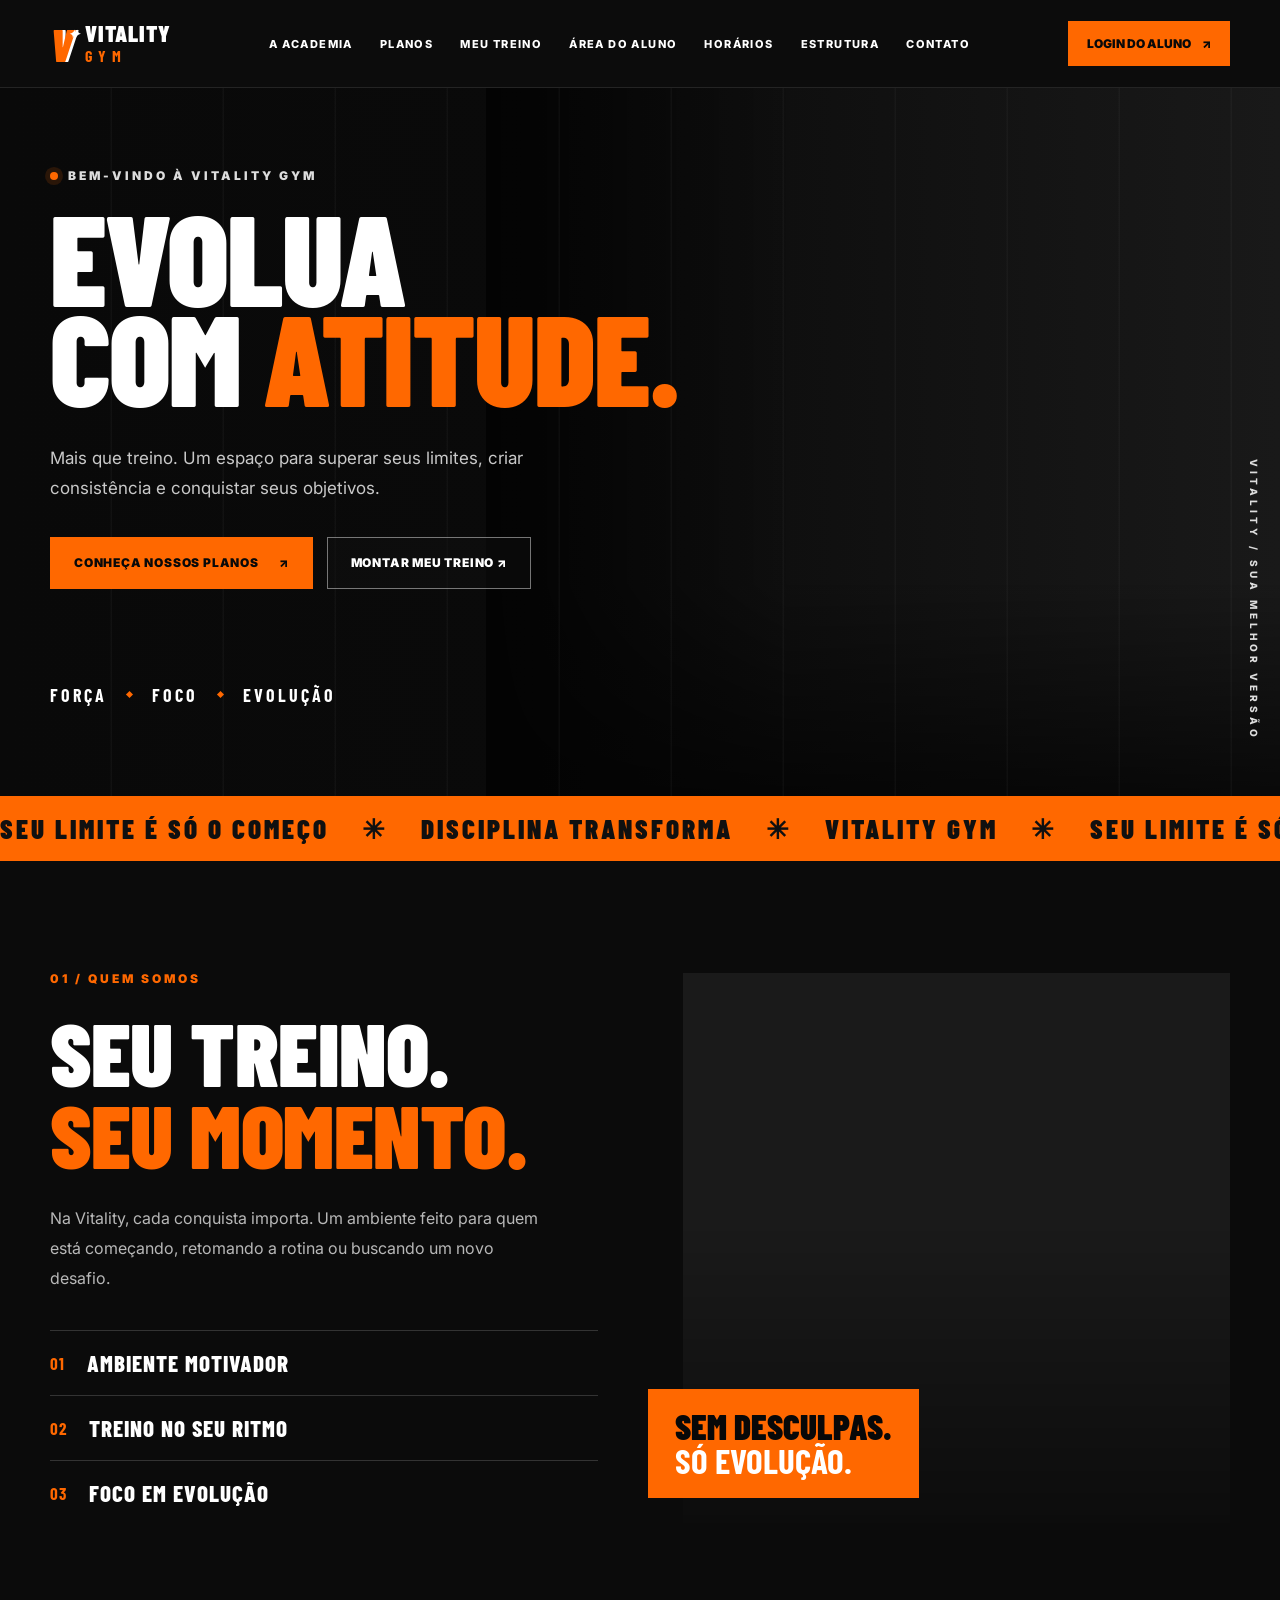
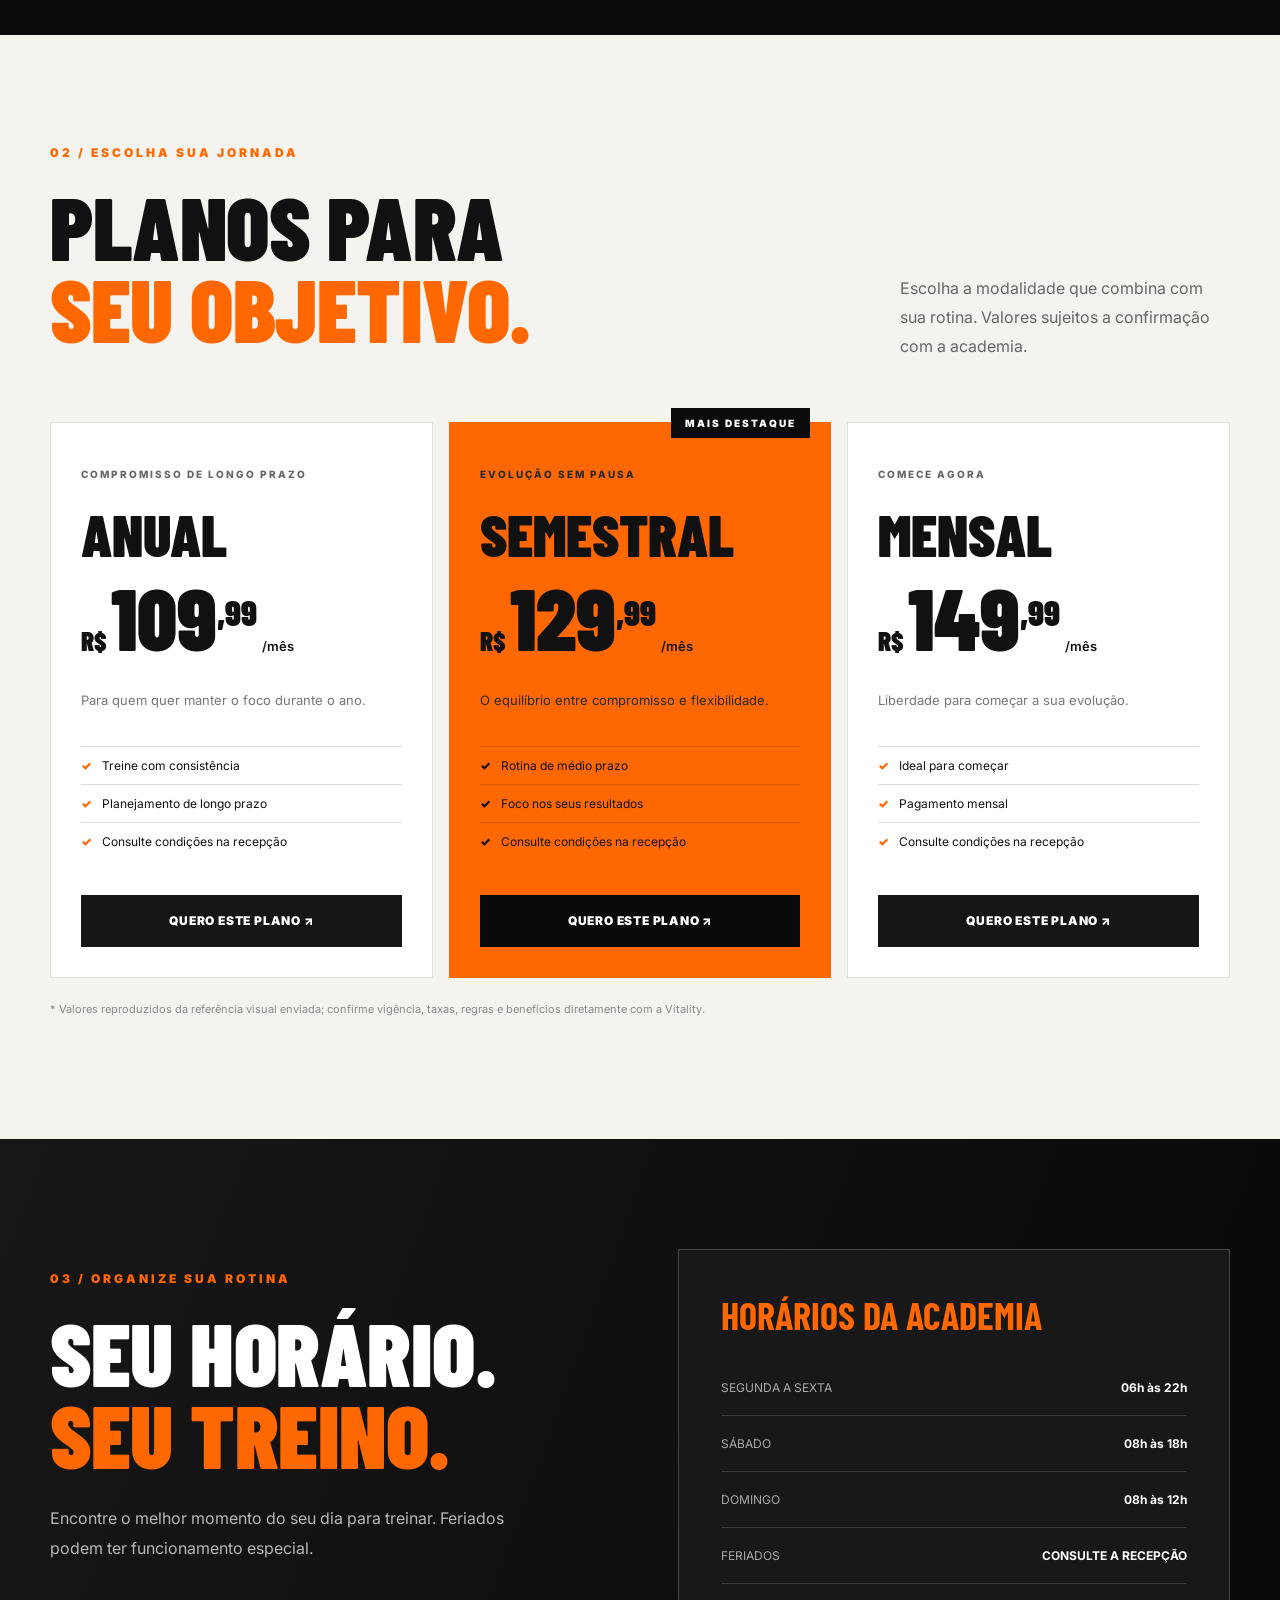
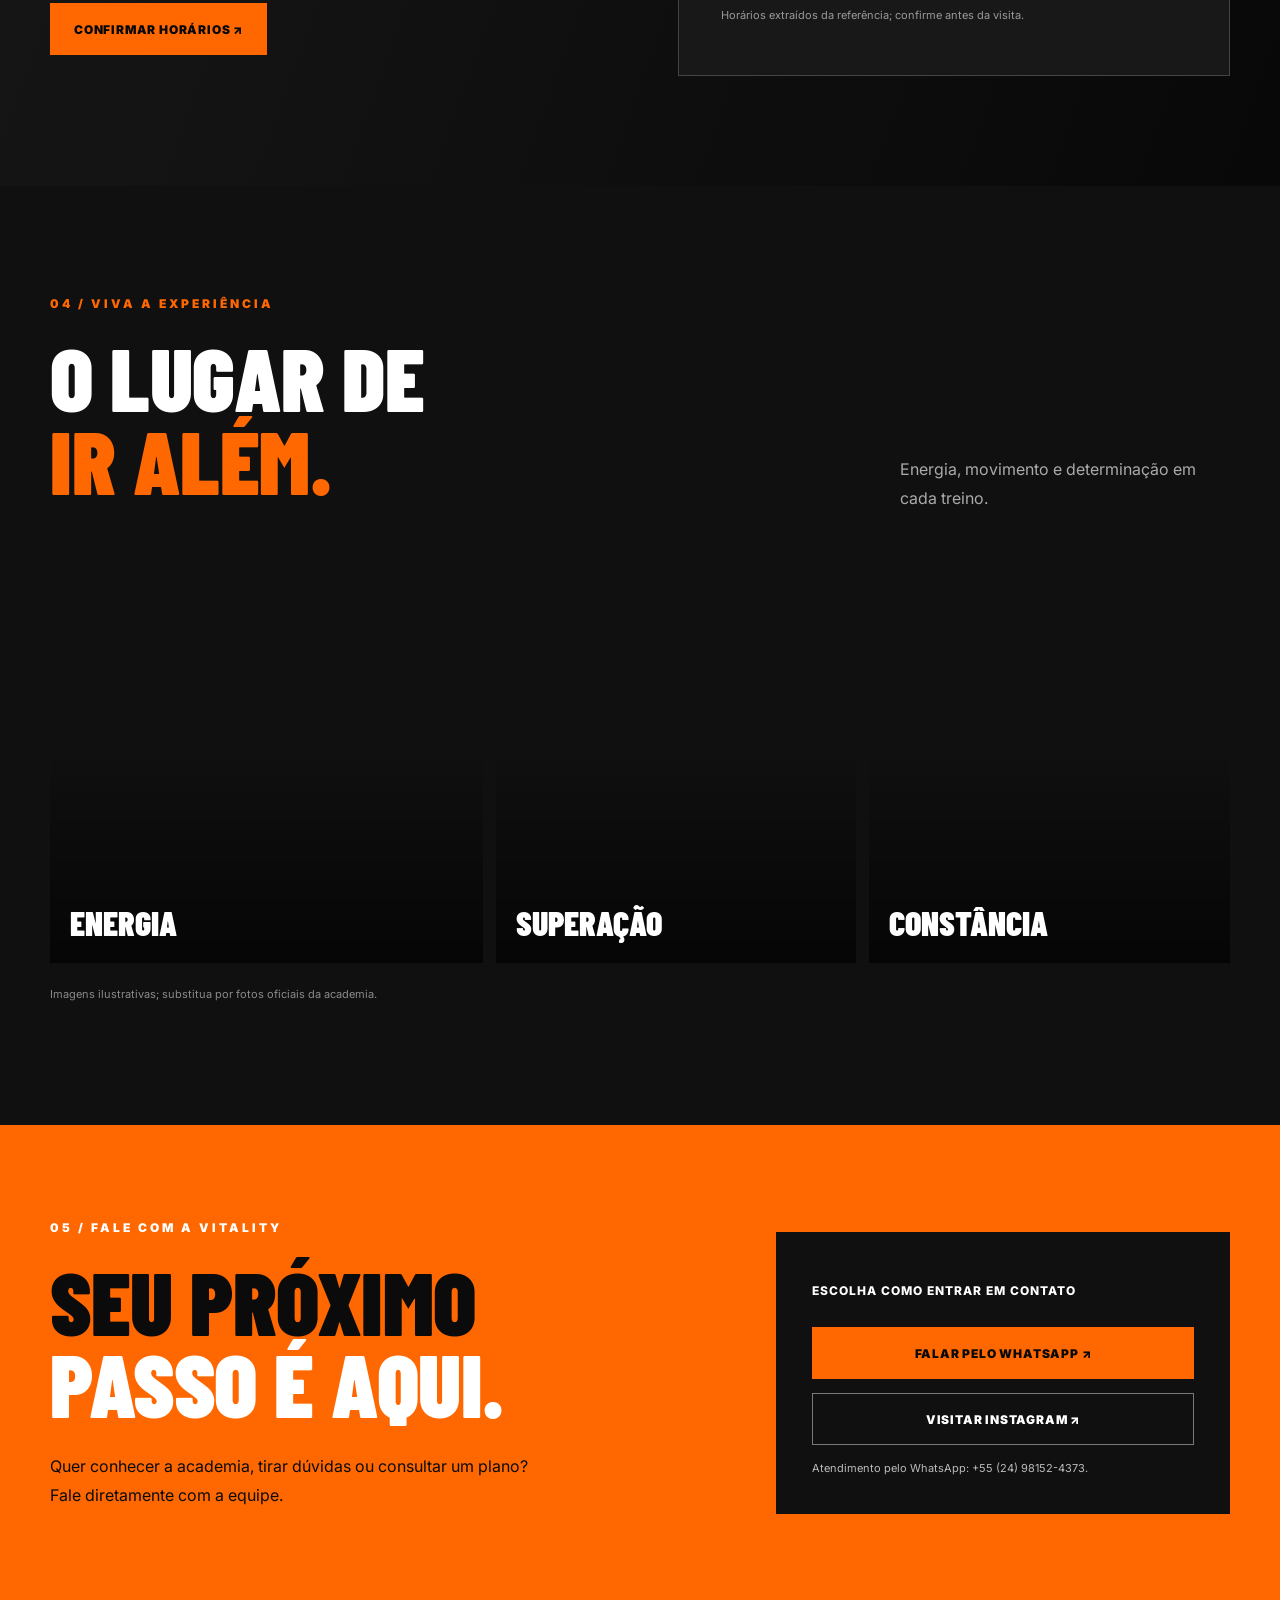
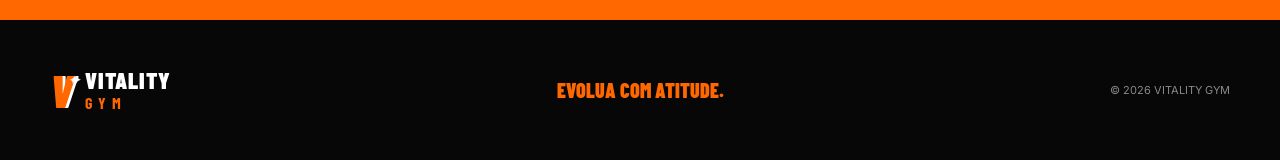
==== commit 1df06f91: "Add student login link to homepage navigation" ====
--- a/index.html
+++ b/index.html
@@ -11,8 +11,8 @@
 <body>
 <header class="header" id="inicio"><a class="brand" href="#inicio" aria-label="Vitality Gym, início"><span class="brand-mark">V<span>✦</span></span><span class="brand-name">VITALITY <b>GYM</b></span></a>
 <button class="menu-toggle" type="button" aria-label="Abrir menu" aria-expanded="false">☰</button>
-<nav class="nav" aria-label="Menu principal"><a href="#sobre">A ACADEMIA</a><a href="#planos">PLANOS</a><a href="./treino.html">MEU TREINO</a><a href="#horarios">HORÁRIOS</a><a href="#estrutura">ESTRUTURA</a><a href="#contato">CONTATO</a></nav>
-<a class="header-cta" href="#planos">COMECE AGORA <span>↗</span></a></header>
+<nav class="nav" aria-label="Menu principal"><a href="#sobre">A ACADEMIA</a><a href="#planos">PLANOS</a><a href="./treino.html">MEU TREINO</a><a href="./aluno.html">ÁREA DO ALUNO</a><a href="#horarios">HORÁRIOS</a><a href="#estrutura">ESTRUTURA</a><a href="#contato">CONTATO</a></nav>
+<a class="header-cta" href="./aluno.html">LOGIN DO ALUNO <span>↗</span></a></header>
 <main>
 <section class="hero"><div class="hero-art" aria-hidden="true"></div><div class="hero-grid"></div><div class="container hero-content">
 <p class="eyebrow"><span class="pulse"></span> BEM-VINDO À VITALITY GYM</p>
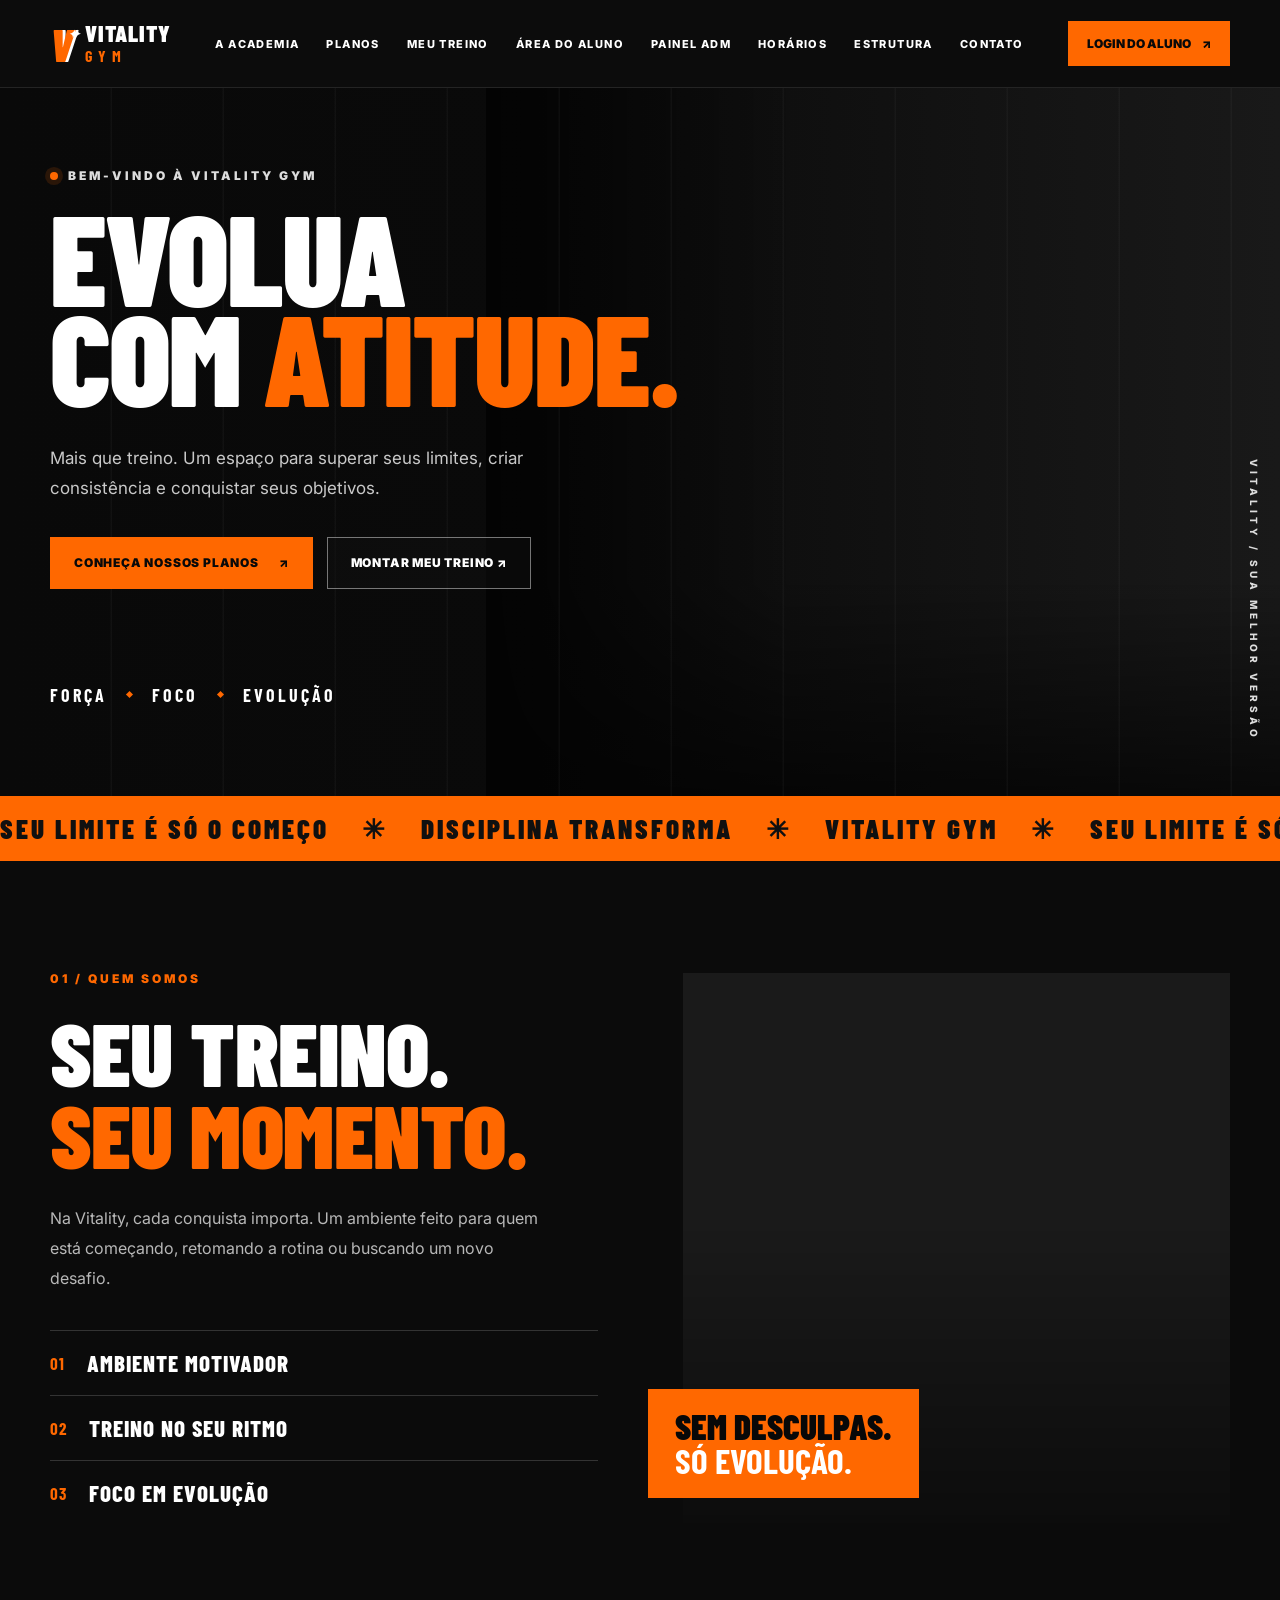
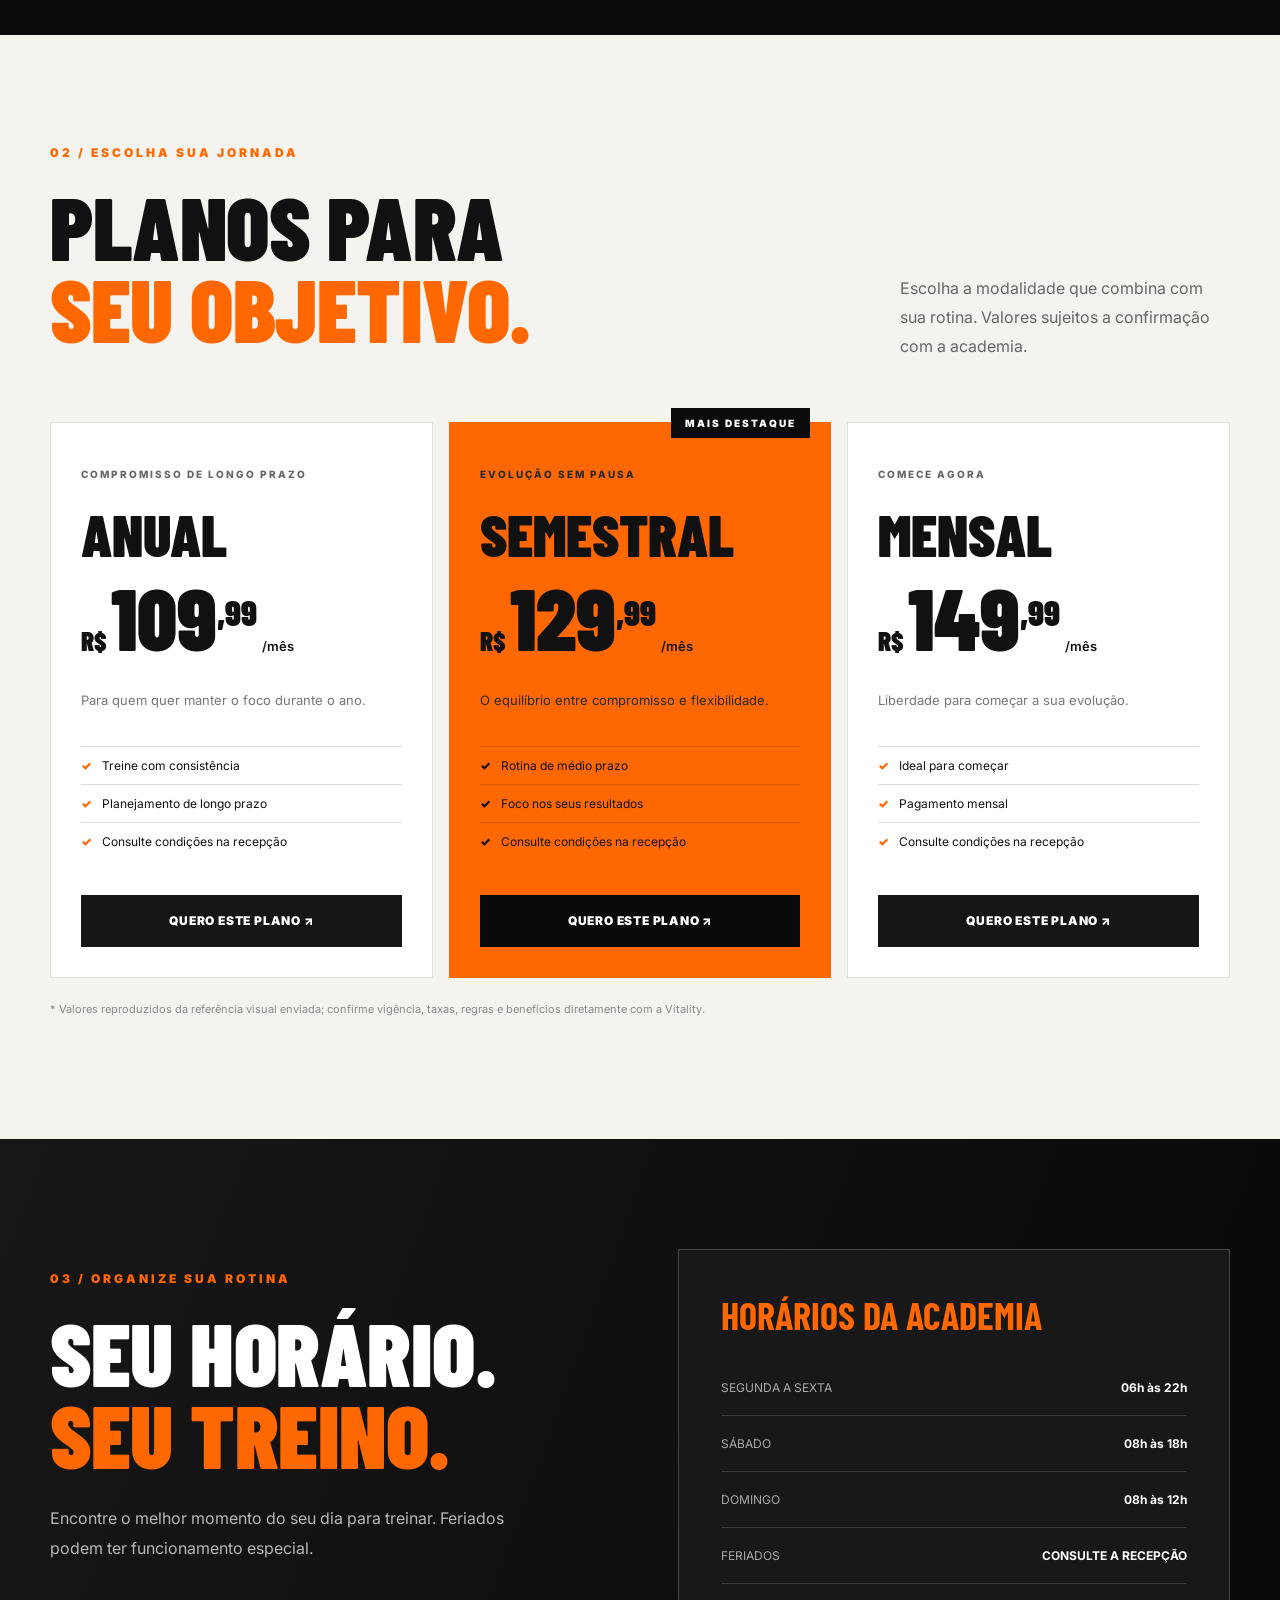
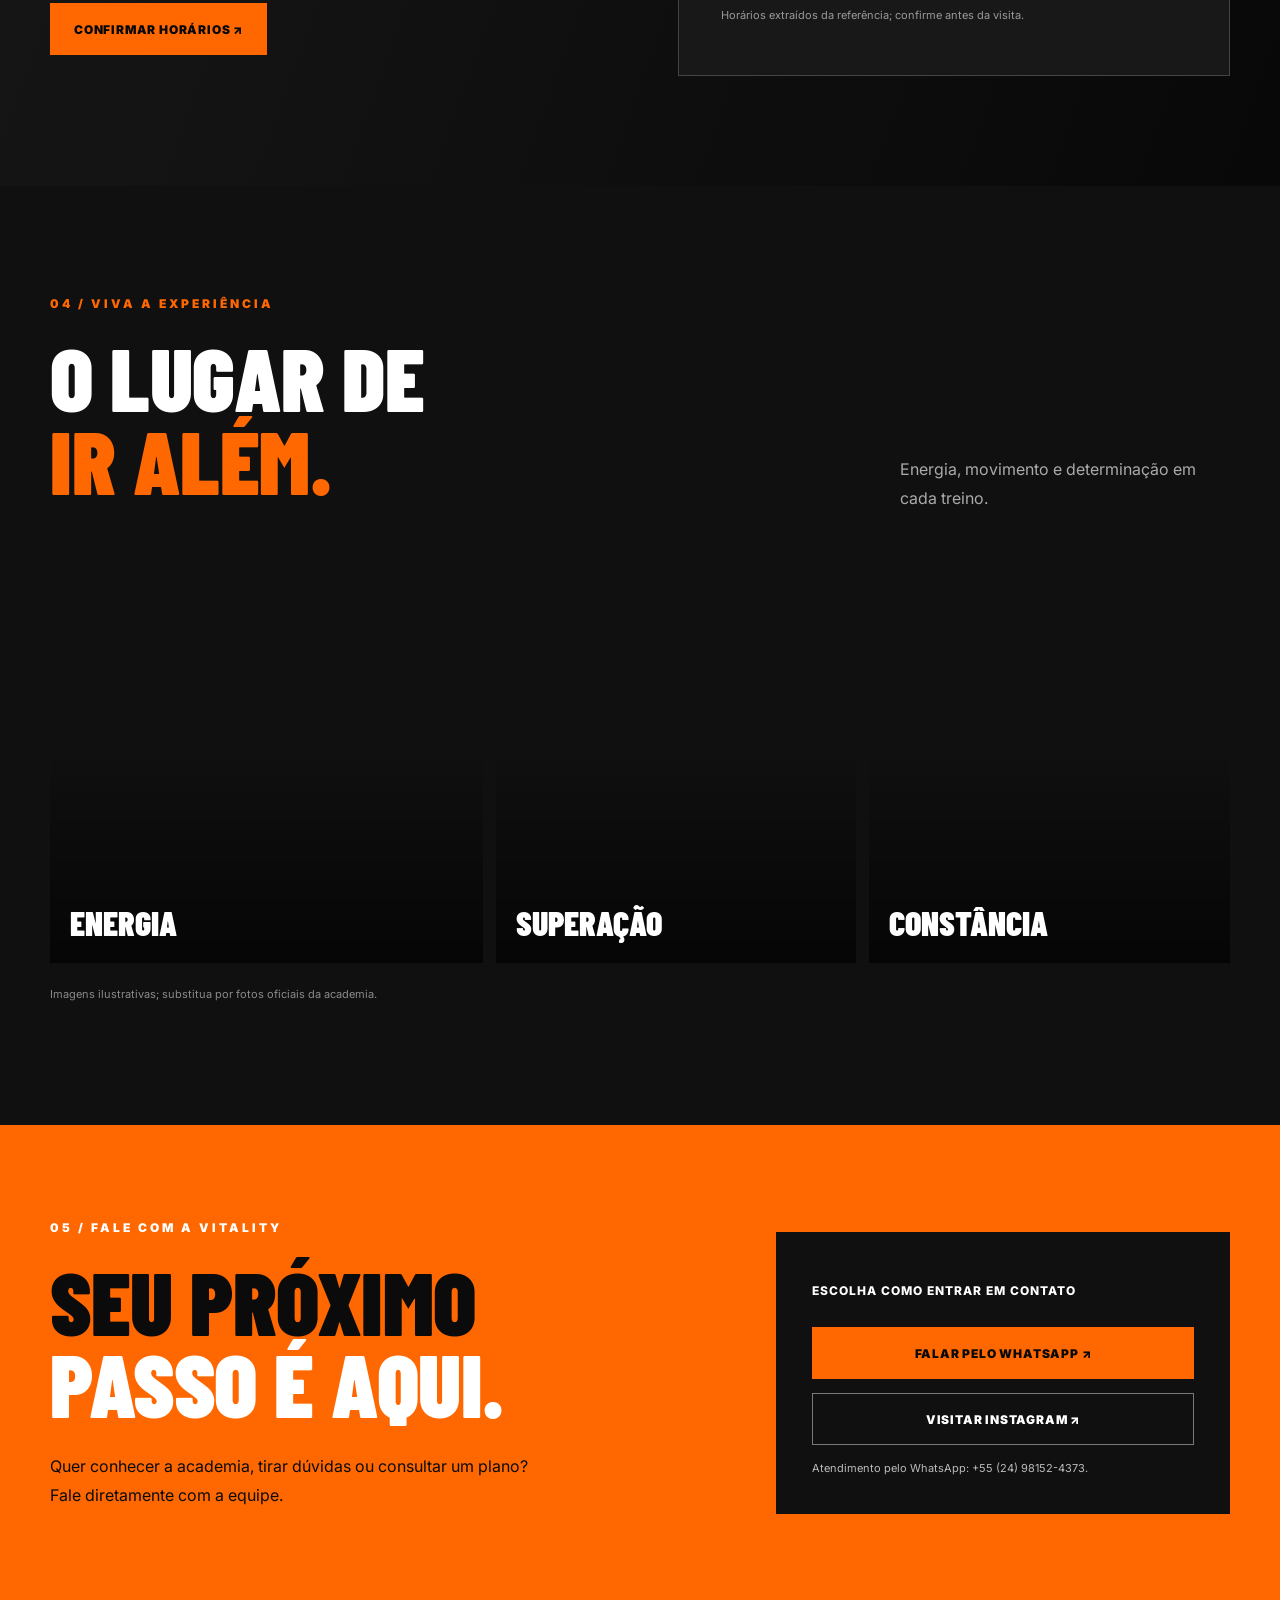
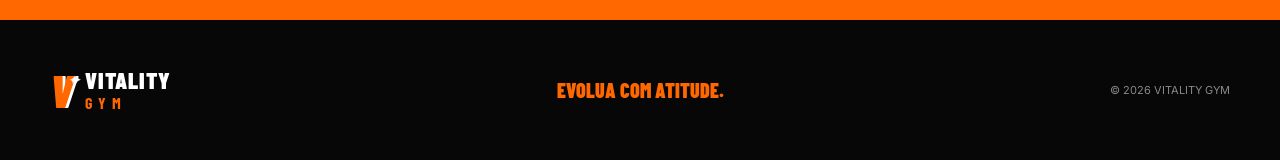
==== commit ed493579: "Add public admin dashboard preview button to site navigation" ====
--- a/index.html
+++ b/index.html
@@ -11,7 +11,7 @@
 <body>
 <header class="header" id="inicio"><a class="brand" href="#inicio" aria-label="Vitality Gym, início"><span class="brand-mark">V<span>✦</span></span><span class="brand-name">VITALITY <b>GYM</b></span></a>
 <button class="menu-toggle" type="button" aria-label="Abrir menu" aria-expanded="false">☰</button>
-<nav class="nav" aria-label="Menu principal"><a href="#sobre">A ACADEMIA</a><a href="#planos">PLANOS</a><a href="./treino.html">MEU TREINO</a><a href="./aluno.html">ÁREA DO ALUNO</a><a href="#horarios">HORÁRIOS</a><a href="#estrutura">ESTRUTURA</a><a href="#contato">CONTATO</a></nav>
+<nav class="nav" aria-label="Menu principal"><a href="#sobre">A ACADEMIA</a><a href="#planos">PLANOS</a><a href="./treino.html">MEU TREINO</a><a href="./aluno.html">ÁREA DO ALUNO</a><a href="./admin-demo.html">PAINEL ADM</a><a href="#horarios">HORÁRIOS</a><a href="#estrutura">ESTRUTURA</a><a href="#contato">CONTATO</a></nav>
 <a class="header-cta" href="./aluno.html">LOGIN DO ALUNO <span>↗</span></a></header>
 <main>
 <section class="hero"><div class="hero-art" aria-hidden="true"></div><div class="hero-grid"></div><div class="container hero-content">
